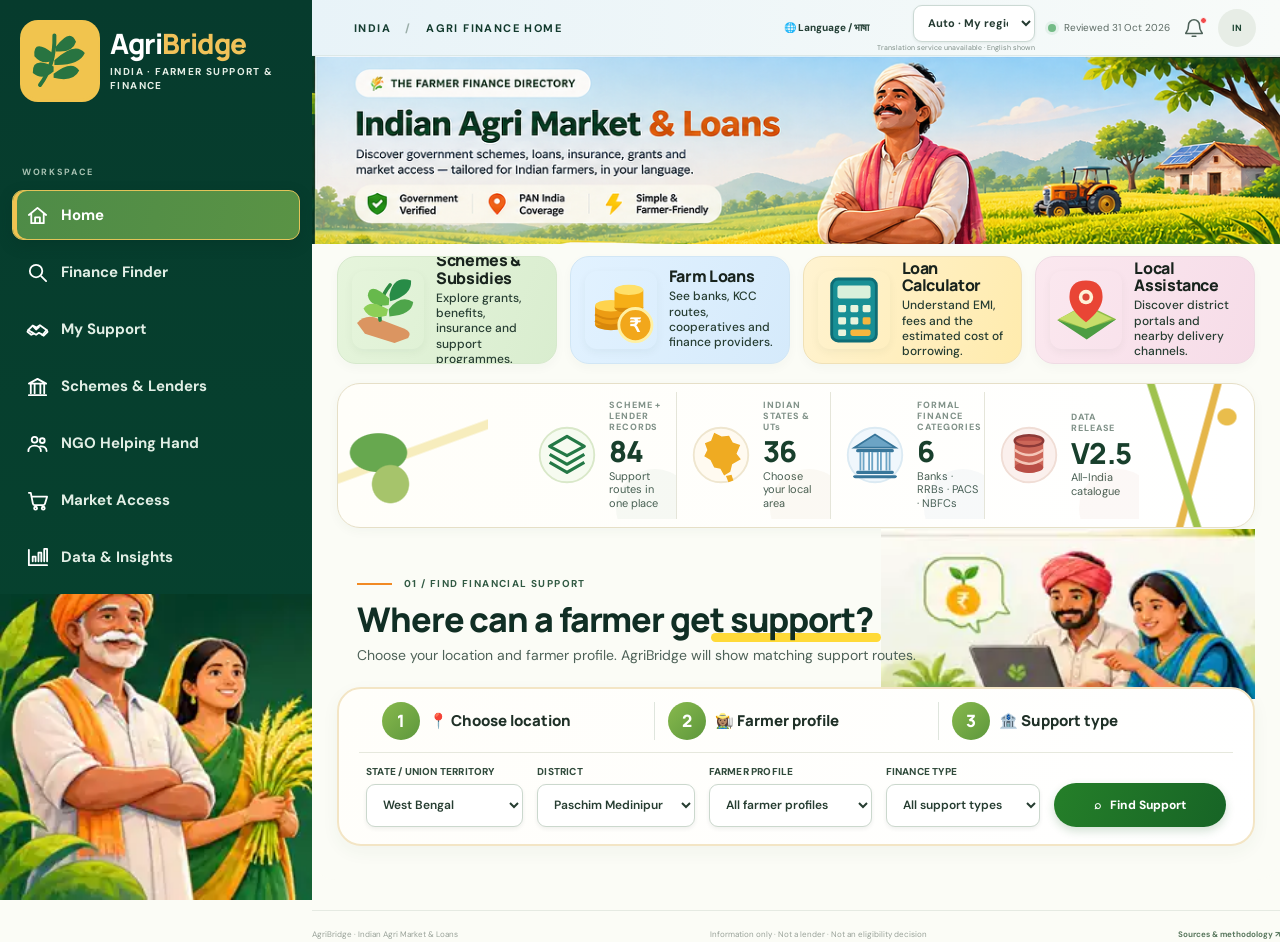
==== index.html @ 8e5b4a31 "Link NGO Helping Hand privacy notice and production setup guide" ====
<!doctype html>
<html lang="en">
<head>
  <meta charset="utf-8" />
  <meta name="viewport" content="width=device-width, initial-scale=1" />
  <meta name="theme-color" content="#102d24" />
  <meta name="description" content="AgriBridge helps Indian farmers and NGOs discover potential schemes, grants, crop insurance, KCC, cooperative credit, bank loans and local application routes by State and District." />
  <meta name="robots" content="index,follow,max-image-preview:large" />
  <link rel="canonical" href="https://indian-agri-loans.pages.dev/" />
  <meta property="og:type" content="website" />
  <meta property="og:title" content="Indian Agri Market &amp; Loans — Farmer Finance Directory" />
  <meta property="og:description" content="Find farmer schemes, grants, KCC, cooperative credit and bank/NBFC loan routes across India by State and District." />
  <meta property="og:url" content="https://indian-agri-loans.pages.dev/" />
  <meta name="twitter:card" content="summary" />
  <meta name="twitter:title" content="Indian Agri Market &amp; Loans" />
  <meta name="twitter:description" content="A source-linked public farmer finance directory for India." />
  <title>Indian Agri Market &amp; Loans</title>
  <link rel="preconnect" href="https://fonts.googleapis.com">
  <link rel="preconnect" href="https://fonts.gstatic.com" crossorigin>
  <link href="https://fonts.googleapis.com/css2?family=DM+Sans:wght@400;500;600;700&family=Manrope:wght@400;500;600;700;800&display=swap" rel="stylesheet">
  <link rel="stylesheet" href="styles.css?v=20261104-exact-user-hero" />
</head>
<body data-page="home">
  <div class="app-shell">
    <aside class="sidebar">
      <a class="brand" href="#top" aria-label="Indian Agri Market and Loans home">
        <span class="brand-mark"><svg viewBox="0 0 100 100" aria-hidden="true"><use href="assets/agribridge-art.svg#logo-mark"></use></svg></span>
        <span><strong>Agri<span>Bridge</span></strong><small>INDIA · FARMER SUPPORT & FINANCE</small></span>
      </a>
      <div class="side-label">WORKSPACE</div>
      <nav class="side-nav" aria-label="Main navigation">
        <button type="button" class="nav-item active" data-view="home"><span><svg viewBox="0 0 24 24"><path d="M3 11.5 12 4l9 7.5M5.5 10v10h13V10M9.5 20v-6h5v6"/></svg></span> Home</button>
        <button class="nav-item" data-view="finance"><span><svg viewBox="0 0 24 24"><circle cx="10.5" cy="10.5" r="6.5"/><path d="m16 16 5 5"/></svg></span> Finance Finder</button>
        <button class="nav-item" data-view="assistant"><span><svg viewBox="0 0 24 24"><path d="M2.5 12.5 7 8l4 2 3.5-2.5 7 5-4 5-4-2-3 2-5-3z"/><path d="m7 8 3.5 4 3-2.5M2.5 12.5l-1 2 4 3 2-1M21.5 12.5l1 2-4 4-2-1"/></svg></span> My Support</button>
        <button class="nav-item" data-view="directory"><span><svg viewBox="0 0 24 24"><path d="M3 9h18L12 4zM5 10v9m4-9v9m6-9v9m4-9v9M3 21h18"/></svg></span> Schemes &amp; Lenders</button>
        <button class="nav-item" data-view="ngo"><span><svg viewBox="0 0 24 24"><circle cx="9" cy="8" r="3"/><circle cx="17" cy="9" r="2.5"/><path d="M2.5 20c0-3.4 2.8-5.7 6.5-5.7s6.5 2.3 6.5 5.7M15 15c3.5-.4 6.5 1.5 6.5 4.8"/></svg></span> NGO Helping Hand</button>
        <button class="nav-item" data-view="market"><span><svg viewBox="0 0 24 24"><path d="M3 4h2l2.2 11.2a2 2 0 0 0 2 1.6h8.7a2 2 0 0 0 1.9-1.4L22 8H6"/><circle cx="10" cy="20" r="1.5"/><circle cx="18" cy="20" r="1.5"/></svg></span> Market Access</button>
        <button class="nav-item" data-view="coverage"><span><svg viewBox="0 0 24 24"><path d="M3 20V4m0 16h19M7 16v-5h3v5M13 16V7h3v9M19 16V3h3v13"/></svg></span> Data &amp; Insights</button>
      </nav>
      <div class="sidebar-farmer-art" id="sidebar-farmer-illustration" data-ready="1" aria-hidden="true"></div>
      <div class="sidebar-bottom">
        <div class="source-status"><span class="status-dot"></span><div><b>Source-linked records</b><small>Verified links · dated review</small></div></div>
        <div class="side-note">An independent information guide. Final eligibility and sanction are decided by the implementing department or lender.</div>
        <a class="side-link" href="SOURCES.md" target="_blank">Source register ↗</a>
      </div>
    </aside>

    <main class="main" id="top">
      <header class="topbar">
        <div class="breadcrumb">INDIA <span>/</span> <strong id="breadcrumb-page">AGRI FINANCE HOME</strong></div>
        <div class="top-right">
          <div class="topbar-language"><span class="topbar-language-label">🌐 Language / भाषा</span><div class="language-picker">
            <label for="language-select" class="sr-only">LANGUAGE</label>
            <select id="language-select" aria-label="Choose website language" title="Auto mode uses approximate IP-region detection, not GPS.">
              <option value="auto">Auto · My region</option><option value="en">English</option>
              <option value="hi">हिन्दी · Hindi</option><option value="bn">বাংলা · Bengali</option>
              <option value="gu">ગુજરાતી · Gujarati</option><option value="mr">मराठी · Marathi</option>
              <option value="ta">தமிழ் · Tamil</option><option value="te">తెలుగు · Telugu</option>
              <option value="kn">ಕನ್ನಡ · Kannada</option><option value="ml">മലയാളം · Malayalam</option>
              <option value="pa">ਪੰਜਾਬੀ · Punjabi</option><option value="ur">اردو · Urdu</option>
              <option value="ne">नेपाली · Nepali</option><option value="sd">سنڌي · Sindhi</option>
            </select><small id="language-status" aria-live="polite">Detecting language…</small>
          </div></div>
          <span class="review-pill"><i></i> Reviewed 31 Oct 2026</span><span class="topbar-bell" aria-hidden="true"><svg viewBox="0 0 24 24"><path d="M18 9a6 6 0 0 0-12 0c0 7-3 7-3 9h18c0-2-3-2-3-9M10 21h4"/></svg><i></i></span><span class="avatar">IN</span>
        </div>
      </header>

      <section id="view-home" class="view active home-view">
      <section class="hero hero-user-image-banner" aria-label="AgriBridge farmer finance directory">
        <img class="hero-user-banner-img" src="assets/agribridge-user-banner.png" alt="The Farmer Finance Directory — Indian Agri Market and Loans, with farmer, crop fields, tractor and village house." fetchpriority="high" decoding="async">
        <div class="hero-copy">
          <div class="eyebrow"><span class="eyebrow-line"></span> 🌾 THE FARMER FINANCE DIRECTORY</div>
          <h1>Indian Agri Market <em>&amp; Loans</em></h1>
          <p>Discover government schemes, loans, insurance, grants and market access — tailored for Indian farmers, in your language.</p>
          <div class="hero-badges" aria-label="AgriBridge service highlights">
            <span><i>🛡</i><b>Government<br>Verified</b></span>
            <span><i>📍</i><b>PAN India<br>Coverage</b></span>
            <span><i>⚡</i><b>Simple &amp;<br>Farmer-Friendly</b></span>
          </div>
        </div>
        <div class="hero-art hero-art-photo" aria-hidden="true">
          <div class="hero-stamp"><strong>01</strong><span>FARMER<br>FIRST</span></div>
        </div>
      </section>

      <section class="quick-paths" aria-label="Choose a task">
        <div class="quick-path-heading">
          <div>
            <div class="section-kicker">YOUR FARM FINANCE SHORTCUTS</div>
            <h2>What would you like to do today?</h2>
            <p>Pick a starting point. We’ll take you to the right part of AgriBridge.</p>
          </div>
          <div class="quick-path-mascot" aria-hidden="true"><span id="quick-path-farmer"></span><i>🌱</i></div>
        </div>
        <div class="quick-path-grid">
          <button type="button" class="quick-path-card quick-schemes" data-quick-action="schemes">
     <span class="quick-path-icon"><svg viewBox="0 0 100 100"><use href="assets/agribridge-art.svg#action-schemes"></use></svg></span><span class="quick-path-copy"><span class="quick-path-tag">GOVERNMENT SUPPORT</span><b>Schemes &amp; Subsidies</b><small>Explore grants, benefits, insurance and support programmes.</small><span class="quick-path-link">Explore schemes <i>↗</i></span></span>
   </button>
          <button type="button" class="quick-path-card quick-loans" data-quick-action="loans">
     <span class="quick-path-icon"><svg viewBox="0 0 100 100"><use href="assets/agribridge-art.svg#action-loans"></use></svg></span><span class="quick-path-copy"><span class="quick-path-tag">CREDIT OPTIONS</span><b>Farm Loans</b><small>See banks, KCC routes, cooperatives and finance providers.</small><span class="quick-path-link">Compare lenders <i>↗</i></span></span>
   </button>
          <button type="button" class="quick-path-card quick-calculator" data-quick-action="calculator">
     <span class="quick-path-icon"><svg viewBox="0 0 100 100"><use href="assets/agribridge-art.svg#action-calculator"></use></svg></span><span class="quick-path-copy"><span class="quick-path-tag">SMART BORROWING</span><b>Loan Calculator</b><small>Understand EMI, fees and the estimated cost of borrowing.</small><span class="quick-path-link">Open calculator <i>↗</i></span></span>
   </button>
          <button type="button" class="quick-path-card quick-local" data-quick-action="local">
     <span class="quick-path-icon"><svg viewBox="0 0 100 100"><use href="assets/agribridge-art.svg#action-local"></use></svg></span><span class="quick-path-copy"><span class="quick-path-tag">VILLAGE-LEVEL HELP</span><b>Local Assistance</b><small>Discover district portals and nearby delivery channels.</small><span class="quick-path-link">Find local routes <i>↗</i></span></span>
   </button>
        </div>
      </section>

      <section class="metrics" aria-label="Directory summary">
        <article class="metric metric-green"><span class="metric-icon green"><svg viewBox="0 0 100 100"><use href="assets/agribridge-art.svg#metric-record"></use></svg></span><div><small>SCHEME + LENDER RECORDS</small><strong id="metric-records">—</strong><span>Support routes in one place</span></div></article>
        <article class="metric metric-gold"><span class="metric-icon gold"><svg viewBox="0 0 100 100"><use href="assets/agribridge-art.svg#metric-india"></use></svg></span><div><small>INDIAN STATES &amp; UTs</small><strong>36</strong><span>Choose your local area</span></div></article>
        <article class="metric metric-blue"><span class="metric-icon blue"><svg viewBox="0 0 100 100"><use href="assets/agribridge-art.svg#metric-bank"></use></svg></span><div><small>FORMAL FINANCE CATEGORIES</small><strong>6</strong><span>Banks · RRBs · PACS · NBFCs</span></div></article>
        <article class="metric metric-coral"><span class="metric-icon clay"><svg viewBox="0 0 100 100"><use href="assets/agribridge-art.svg#metric-data"></use></svg></span><div><small>DATA RELEASE</small><strong>V2.5</strong><span>All-India catalogue</span></div></article>
      </section>

      <section class="home-finder-panel" aria-labelledby="home-finder-title">
        <div class="home-finder-heading">
          <div class="home-finder-step">1</div>
          <div><span class="section-kicker">01 / FIND FINANCIAL SUPPORT</span><h2 id="home-finder-title">Where can a farmer get support?</h2><p>Choose your location and farmer profile. AgriBridge will show matching support routes.</p></div>
          <div class="home-finder-people" id="home-finder-people" data-ready="1" aria-hidden="true"></div>
        </div>
        <form id="home-finder-form" class="home-finder-form">
          <div class="home-finder-progress"><span><b>1</b> 📍 Choose location</span><span><b>2</b> 👩🏽‍🌾 Farmer profile</span><span><b>3</b> 🏦 Support type</span></div>
          <div class="home-finder-fields">
            <label><span>STATE / UNION TERRITORY</span><select id="home-state-select" required><option value="">Loading States…</option></select></label>
            <label><span>DISTRICT</span><select id="home-district-select" required><option value="">Choose district</option></select></label>
            <label><span>FARMER PROFILE</span><select id="home-profile-select">
              <option value="all">All farmer profiles</option><option value="owner">Owner cultivator</option><option value="tenant">Tenant / sharecropper</option><option value="women_shg">Women SHG member</option><option value="mixed_shg">Male / mixed SHG</option><option value="fpo">FPO / cooperative / group</option><option value="allied">Dairy / poultry / fisheries / allied</option><option value="entrepreneur">Agri entrepreneur</option><option value="women_farmer">Women farmer</option>
            </select></label>
            <label><span>FINANCE TYPE</span><select id="home-type-select">
              <option value="all">All support types</option><option value="grant">Grant / direct benefit</option><option value="loan">Loan / credit</option><option value="subsidy">Subsidy / interest support</option><option value="insurance">Crop insurance</option><option value="pension">Farmer pension / social security</option><option value="institution">Institution / access point</option>
            </select></label>
            <button type="submit" class="home-finder-submit">⌕ <span>Find Support</span> <b>→</b></button>
          </div>
        </form>
      </section>      </section>

      <section id="view-finance" class="view">
        <div class="section-heading">
          <div><div class="section-kicker">01 / FIND FINANCIAL SUPPORT</div><h2>Where can a farmer get support?</h2><p>Select a location and farmer profile to narrow the available options.</p></div>
          <div class="scope-label"><span class="scope-dot"></span> National + local records</div>
        </div>

        <div class="finder-panel" id="finder-panel">
          <div class="finder-top"><div><span class="finder-number">01</span><div><b>Choose your location</b><small>State first, then district</small></div></div><span class="live-label"><i></i> LIVE FILTERS</span></div>
          <div class="finder-progress" aria-label="Three simple steps">
            <span><b>1</b> 📍 Pick your area</span><span><b>2</b> 👩🏽‍🌾 Choose your profile</span><span><b>3</b> 🌱 Explore matching support</span>
          </div>
          <div class="filters-grid">
            <label class="filter-field"><span>STATE / UNION TERRITORY</span><select id="state-select"><option value="West Bengal">West Bengal</option></select></label>
            <label class="filter-field"><span>DISTRICT</span><select id="district-select"><option value="Paschim Medinipur">Paschim Medinipur</option></select></label>
            <label class="filter-field"><span>FARMER PROFILE</span><select id="profile-select"><option value="all">All farmer profiles</option><option value="owner">Owner cultivator</option><option value="tenant">Tenant / sharecropper</option><option value="women_shg">Women SHG member</option><option value="mixed_shg">Male / mixed SHG</option><option value="fpo">FPO / cooperative / group</option><option value="allied">Dairy / poultry / fisheries / allied</option><option value="entrepreneur">Agri entrepreneur</option><option value="women_farmer">Women farmer</option></select></label>
            <label class="filter-field"><span>FINANCE TYPE</span><select id="type-select"><option value="all">All support types</option><option value="grant">Grant / direct benefit</option><option value="loan">Loan / credit</option><option value="subsidy">Subsidy / interest support</option><option value="insurance">Crop insurance</option><option value="pension">Farmer pension / social security</option><option value="institution">Institution / access point</option><option value="informal">Informal credit (risk note)</option></select></label>
            <label class="filter-field"><span>PROGRAMME PROVIDER / DELIVERY LEVEL</span><select id="provider-select"><option value="all">All programme providers</option><option value="central-government">Central government</option><option value="state-government">State government</option><option value="local-body">Panchayat / block / local access</option><option value="informal">Informal / unregulated (risk only)</option></select><small class="filter-note">Bank, RRB, cooperative, SFB and NBFC products are listed on the Schemes &amp; Lenders page.</small></label>
          </div>
          <div class="finder-foot"><span id="location-summary">Showing national and West Bengal entries for Paschim Medinipur.</span><button class="reset-btn" id="reset-filters">↺ Reset filters</button></div>
        </div>

        <section id="loan-comparator" class="loan-comparator" aria-labelledby="loan-comparator-title">
          <div class="loan-comparator-head"><div><div class="section-kicker">FINANCE INTELLIGENCE · LOAN COST COMPARISON</div><h3 id="loan-comparator-title">Compare the true cost of two loan offers</h3><p>Compare reducing-balance and flat-rate loans, upfront fees and estimated annualised borrowing cost before accepting a lender's offer.</p></div><span class="scope-label">Illustrative calculator</span></div>
          <div class="loan-calc-inputs">
            <label>Loan principal (₹)<input id="loan-principal" type="number" min="1000" max="100000000" step="1000" value="300000"></label>
            <label>Tenure (months)<input id="loan-tenure" type="number" min="1" max="360" step="1" value="36"></label>
            <label>Repayment method<select id="loan-method"><option value="reducing">Reducing balance</option><option value="flat">Flat rate</option></select></label>
          </div>
          <div class="loan-offers-grid">
            <div class="loan-offer">
              <div class="loan-offer-title"><b>Offer A</b><span>Loan provider A</span></div>
              <label>Nominal annual interest (%)<input id="offer-a-rate" type="number" min="0" max="60" step="0.01" value="9"></label>
              <label>Processing fee (%)<input id="offer-a-fee" type="number" min="0" max="20" step="0.01" value="0.5"></label>
              <label>Other upfront charges (₹)<input id="offer-a-other" type="number" min="0" max="1000000" step="100" value="1000"></label>
            </div>
            <div class="loan-offer">
              <div class="loan-offer-title"><b>Offer B</b><span>Loan provider B</span></div>
              <label>Nominal annual interest (%)<input id="offer-b-rate" type="number" min="0" max="60" step="0.01" value="11.5"></label>
              <label>Processing fee (%)<input id="offer-b-fee" type="number" min="0" max="20" step="0.01" value="1"></label>
              <label>Other upfront charges (₹)<input id="offer-b-other" type="number" min="0" max="1000000" step="100" value="0"></label>
            </div>
          </div>
          <div class="loan-calc-actions"><button class="primary-action" type="button" id="calculate-loans">Compare loan offers</button><span class="loan-calc-hint">Uses monthly instalments and upfront charges; excludes insurance/taxes unless entered under other charges.</span></div>
          <div id="loan-comparison-output" class="loan-comparison-output" aria-live="polite"><div class="loan-calc-placeholder">Enter the terms from two written offers and compare their estimated total cost.</div></div>
          <div class="loan-calc-disclaimer">Estimate only—not a lender quote or sanction. This simplified calculator assumes equal monthly instalments and fees deducted at disbursement. Actual KFS, repayment dates, daily rests, moratorium, insurance and statutory charges can change the effective cost. Ask the institution for its written APR and Key Facts Statement.</div>
        </section>

        <div class="results-head"><div><div class="section-kicker">02 / MATCHED PROGRAMMES & ACCESS</div><h3><span id="results-count">—</span> matched programme entries</h3></div><div class="sort-wrap"><label for="sort-select">SORT BY</label><select id="sort-select"><option value="relevance">Best match</option><option value="amount">Published amount first</option><option value="alpha">Name A–Z</option></select></div></div>
        <div id="coverage-warning" class="coverage-warning hidden"></div>
        <div id="results" class="results-grid" aria-live="polite"></div>
        <div id="empty-state" class="empty-state hidden"><div class="empty-icon">⌕</div><h3>No matching entries in this directory yet</h3><p>There may be other local schemes or bank products. Check the state agriculture department, district lead bank and Gram Panchayat/BDO office before deciding.</p><a href="https://www.myscheme.gov.in/" target="_blank" rel="noopener">Search the national myScheme directory ↗</a></div>

        <section id="route-panel" class="route-panel">
          <div><div class="section-kicker">03 / LAST-MILE ACCESS</div><h3>Where to start locally</h3><p>Many farmer benefits are routed through institutions near the village rather than a single central website.</p></div>
          <div class="route-list" id="route-list" aria-live="polite"></div>
        </section>
      </section>

      
      <section id="view-directory" class="view">
        <div class="section-heading">
          <div><div class="section-kicker">02 / COMPLETE SCHEME & LENDER DIRECTORY</div><h2>All support routes for your selected location</h2><p id="directory-location">Schemes, government portals, banks, small finance banks and regulated NBFC products.</p></div>
          <div class="scope-label"><span class="scope-dot"></span> Location-aware directory</div>
        </div>
        <div class="directory-controls">
          <label class="directory-search"><span>SEARCH THE DIRECTORY</span><input id="directory-search" type="search" placeholder="Search scheme, bank, loan, subsidy or activity..." /></label>
          <label><span>SUPPORT TYPE</span><select id="directory-type"><option value="all">All schemes and benefits</option><option value="grant">Grants / DBT</option><option value="loan">Loans / credit</option><option value="subsidy">Subsidies / interest support</option><option value="insurance">Insurance</option><option value="pension">Pension / social security</option><option value="institution">Access / institution</option></select></label>
          <label><span>LENDER CATEGORY</span><select id="directory-provider"><option value="all">All lender categories</option><option value="public-bank">Public sector bank</option><option value="private-bank">Private bank</option><option value="small-finance-bank">Small finance bank</option><option value="regulated-nbfc">Regulated NBFC</option><option value="cooperative">Cooperative / PACS</option><option value="rrb">Regional rural bank</option></select></label>
        </div>
        <div class="directory-intro">
          <div><b id="directory-scheme-count">—</b><span>scheme and benefit records matched to your State/District</span></div>
          <div><b id="directory-lender-count">—</b><span>bank and finance products in the lender catalogue</span></div>
        </div>
        <div class="directory-block">
          <div class="directory-block-head"><div><div class="section-kicker">GOVERNMENT & INSTITUTIONAL SUPPORT</div><h3>Schemes, grants, subsidies and institutional routes</h3></div><span class="directory-hint">Select “View process” for eligibility, application steps and sources.</span></div>
          <div id="directory-schemes" class="results-grid" aria-live="polite"></div>
        </div>
        <div class="directory-block">
          <div class="directory-block-head"><div><div class="section-kicker">CREDIT PROVIDERS</div><h3>Public banks, private banks, SFBs and NBFCs</h3></div><span class="directory-hint">Loan limits and rates are lender/product-specific; see each source.</span></div>
          <div id="lender-grid" class="lender-grid" aria-live="polite"></div>
        </div>
        <div class="directory-block">
          <div class="directory-block-head"><div><div class="section-kicker">STATE & DISTRICT PORTALS</div><h3>Official portals for the selected State and District</h3></div><span class="directory-hint">These links change with your location selector.</span></div>
          <div id="directory-portals" class="portal-cards" aria-live="polite"></div>
        </div>
        <div class="directory-disclaimer"><b>Important coverage rule:</b> National bank products are not proof that a branch exists in every district. District crop notifications, branch coverage, current lending policy, credit appraisal and scheme application windows control availability. We only show amounts/rates that the linked provider publishes; otherwise the amount is marked “bank assessed” or “not published”.</div>
      </section>

      <section id="view-assistant" class="view">
  <div class="section-heading">
    <div><div class="section-kicker">02 / PERSONAL SUPPORT DISCOVERY</div><h2>Find support that may fit your farm</h2><p>Answer a few questions to shortlist relevant schemes and credit routes for the selected State and District.</p></div>
    <div class="scope-label"><span class="scope-dot"></span> No personal ID required</div>
  </div>
  <div class="assistant-notice"><b>Important:</b> This tool identifies potential matches from records currently in AgriBridge. It is not an official eligibility check or approval. Final rules, local notifications, documents and sanction must be confirmed with the implementing department or lender.</div>
  <div class="assistant-layout">
    <form id="eligibility-form" class="assistant-form">
      <div class="assistant-form-head"><span class="finder-number">01</span><div><b>About the farmer or organisation</b><small>Location is taken from Finance Finder</small></div></div>
      <div class="assistant-location" id="assistant-location">West Bengal · Paschim Medinipur</div>
      <label class="assistant-field"><span>APPLICANT TYPE</span><select id="elig-profile" required>
        <option value="owner">Owner cultivator</option><option value="tenant">Tenant farmer</option><option value="women_shg">Women SHG</option><option value="mixed_shg">Male / mixed SHG</option><option value="fpo">FPO / farmer cooperative</option><option value="allied">Dairy / fisheries / poultry / allied farmer</option><option value="entrepreneur">Agri entrepreneur / micro-enterprise</option><option value="women_farmer">Woman farmer / cultivator</option>
      </select></label>
      <label class="assistant-field"><span>LAND / CULTIVATION STATUS</span><select id="elig-land" required>
        <option value="owner">Own / recorded land</option><option value="tenant">Tenant farmer with cultivation proof</option><option value="sharecropper">Sharecropper / Bargadar</option><option value="group">SHG / FPO / cooperative group</option><option value="landless">Landless but operating an allied / agri enterprise</option>
      </select></label>
      <label class="assistant-field"><span>MAIN FARM ACTIVITY</span><select id="elig-activity" required>
        <option value="crop">Crop cultivation</option><option value="dairy">Dairy / cattle</option><option value="fisheries">Fisheries</option><option value="poultry">Poultry / livestock</option><option value="horticulture">Horticulture / fruit / vegetables</option><option value="machinery">Farm machinery / mechanisation</option><option value="irrigation">Irrigation / water management</option><option value="storage">Storage / warehouse / post-harvest</option><option value="processing">Food / agricultural processing</option><option value="allied">Other allied agriculture</option><option value="agri-enterprise">Agri-enterprise / FPO business</option><option value="group-business">Group livelihood / SHG enterprise</option>
      </select></label>
      <label class="assistant-field"><span>WHAT SUPPORT IS NEEDED?</span><select id="elig-need" required>
        <option value="all">Show all potential support</option><option value="grant">Grant / direct benefit</option><option value="subsidy">Subsidy / interest support</option><option value="loan">Loan / credit</option><option value="insurance">Crop insurance</option><option value="pension">Farmer pension / social security</option><option value="institution">Local help / institution</option>
      </select></label>
      <div class="assistant-form-actions"><button class="primary-action" type="submit">Find potential matches <span>→</span></button><button class="secondary-action" id="elig-reset" type="button">Reset answers</button></div>
      <div class="assistant-privacy">Please do not enter Aadhaar, bank account numbers, OTPs, passwords, phone numbers or upload identity documents. The questions and matching run in this browser and are not sent to a server; the scheme and lender directory itself is public reference data.</div>
    </form>
    <div class="assistant-side">
      <div class="assistant-side-card"><div class="section-kicker">HOW MATCHING WORKS</div><h3>Shortlist first. Verify before applying.</h3><ol><li>Location restricts state and district-specific records.</li><li>Applicant and land status are compared with catalogue profile tags.</li><li>Activity and support need narrow the list.</li><li>Each result explains what must be checked with the official authority.</li></ol></div>
      <div class="assistant-side-card"><div class="section-kicker">WHAT YOU WILL GET</div><div class="assistant-benefit"><b>Potential schemes</b><small>Benefits, loan routes and local access points.</small></div><div class="assistant-benefit"><b>Document checklist</b><small>Common papers to prepare for each match.</small></div><div class="assistant-benefit"><b>Application process</b><small>Steps and official links from the record.</small></div></div>
    </div>
  </div>
  <div id="eligibility-output" class="eligibility-output" aria-live="polite"><div class="eligibility-empty"><b>Your potential matches will appear here.</b><span>Choose the applicant and farm details, then select Find potential matches.</span></div></div>
</section>
<section id="view-ngo" class="view">
  <div class="section-heading">
    <div><div class="section-kicker">NGO &amp; FIELD ORGANISATION NETWORK · NGO HELPING HAND</div><h2>NGO Helping Hand &amp; Farmer Scheme Assistance</h2><p>Join the field network, maintain consent-based farmer profiles, discover potential schemes and coordinate application support.</p></div>
    <div class="scope-label">Private NGO workspace · Access + D1 + R2</div>
  </div>

  <aside class="ngo-help-hero">
    <div class="ngo-help-hero-copy"><span>FIELD PARTNERS · FARMER SUPPORT · SCHEME DISCOVERY</span><h3>Connect farmers to the support they may qualify for.</h3><p>Verified field organisations can build pseudonymous farmer profiles, review potential scheme matches and organise assisted applications — with each organisation's data kept separate.</p></div>
    <div class="ngo-help-hero-art" aria-hidden="true"><span>🤝</span><span>🌾</span><span>📋</span></div>
  </aside>

  <div class="ngo-safety"><b>Privacy-first workflow:</b> create a profile only after the farmer has understood and agreed to the purpose. Use a random case code; do not enter farmer names, phone numbers, Aadhaar, PAN, bank details, OTPs or unredacted identity documents. Supporting files are optional, private and limited to 5 MB. The structured characteristics drive scheme matching; uploaded files are stored for authorised staff review and are not automatically OCR-read or verified. Read the <a href="NGO_PRIVACY_NOTICE.md" target="_blank" rel="noopener">NGO Helping Hand privacy notice</a> before applying.</div>

  <div class="ngo-public-entry">
    <div class="ngo-public-entry-head"><div><div class="section-kicker">01 / JOIN THE NETWORK</div><h3>Apply to join NGO Helping Hand</h3><p>Every organisation must submit the registration form. AgriBridge administrators manually verify applications before an organisation account is enabled.</p></div><div class="ngo-join-mark">NGO<br><b>+</b></div></div>
    <div class="ngo-join-actions"><button class="primary-action" type="button" id="ngo-open-join-form">Complete mandatory NGO registration form ↓</button><a class="secondary-action" id="ngo-access-login" href="/api/ngo/login" rel="noopener">Already approved? Sign in ↗</a><button class="secondary-action" type="button" id="ngo-admin-review-toggle">Platform administrator review</button></div>

    <form id="ngo-join-form" class="ngo-join-form" hidden>
      <div class="ngo-form-intro"><b>Organisation application</b><span>Fields marked * are mandatory. Submit once per organisation. This form is for NGO/field-organisation onboarding, not farmer scheme applications.</span></div>
      <div class="ngo-form-grid">
        <label>Organisation / NGO name *<input id="ngo-join-org-name" maxlength="160" autocomplete="organization" required></label>
        <label>Organisation type *<select id="ngo-join-org-type" required><option value="">Select type</option><option>Trust</option><option>Registered Society</option><option>Section 8 Company</option><option>FPO / Cooperative</option><option>SHG Federation</option><option>Community-based organisation</option><option>Other</option></select></label>
        <label>Registration number<input id="ngo-join-reg-number" maxlength="100" placeholder="Enter number, or write Not registered"></label>
        <label>Registration year<input id="ngo-join-reg-year" type="number" min="1900" max="2026" placeholder="YYYY"></label>
        <label>State / UT *<select id="ngo-join-state" required><option value="">Select State / UT</option></select></label>
        <label>District / main operating district *<select id="ngo-join-district" required><option value="">Select district</option></select></label>
        <label class="ngo-field-wide">Districts / blocks / villages served *<textarea id="ngo-join-districts" rows="2" maxlength="1200" placeholder="List the districts or areas where your team works" required></textarea></label>
        <label>Organisation website (optional)<input id="ngo-join-website" type="url" maxlength="240" placeholder="https://"></label>
        <label>Contact person's name *<input id="ngo-join-contact-name" maxlength="100" autocomplete="name" required></label>
        <label>Role / designation *<input id="ngo-join-contact-role" maxlength="100" required></label>
        <label>Official work email *<input id="ngo-join-email" type="email" maxlength="254" autocomplete="email" required></label>
        <label>Contact phone *<input id="ngo-join-phone" type="tel" maxlength="24" autocomplete="tel" placeholder="+91..." required></label>
        <label class="ngo-field-wide">Describe your organisation's farmer-support work *<textarea id="ngo-join-work" rows="4" maxlength="2000" minlength="40" placeholder="Describe the communities served, agriculture activities, field capacity and scheme/application support your organisation provides." required></textarea></label>
      </div>
      <label class="ngo-honeypot" aria-hidden="true">Leave this field empty<input id="ngo-join-website-field" tabindex="-1" autocomplete="off"></label>
      <div class="ngo-join-notice"><b>How approval works</b><ol><li>Submit the organisation details and privacy declaration.</li><li>AgriBridge reviews the organisation and may request additional evidence through an independently verified contact channel.</li><li>On approval, the submitted official email is provisioned as the first organisation administrator. The person signs in using the configured Cloudflare Access identity method.</li><li>Additional staff are provisioned with organisation-specific roles by the organisation administrator/platform operator.</li></ol></div>
      <label class="ngo-consent-check"><input id="ngo-join-privacy" type="checkbox" required><span>I have read the <a href="NGO_PRIVACY_NOTICE.md" target="_blank" rel="noopener">privacy notice</a> and agree that AgriBridge may use the organisation contact details in this application to review and administer this membership request. *</span></label>
      <label class="ngo-consent-check"><input id="ngo-join-accuracy" type="checkbox" required><span>I confirm that I am authorised to submit this application and that the organisation information is accurate to the best of my knowledge. *</span></label>
      <div id="ngo-join-captcha" class="ngo-turnstile" aria-label="Anti-spam verification"></div>
      <div class="ngo-actions"><button type="submit" class="primary-action" id="ngo-join-submit" disabled>Submit organisation application <span>→</span></button><span id="ngo-join-status" class="ngo-save-status" aria-live="polite">Secure application service is checking configuration…</span></div>
      <div id="ngo-join-result" class="ngo-join-result" hidden aria-live="polite"></div>
    </form>

    <div class="ngo-status-check">
      <div><b>Already applied?</b><span>Check your application using the code and private tracking token shown after submission. Keep the token confidential.</span></div>
      <form id="ngo-join-status-form"><label>Application code<input id="ngo-status-code" placeholder="AGH-YYYYMMDD-XXXXXX" required></label><label>Private tracking token<input id="ngo-status-token" type="password" autocomplete="off" required></label><button class="secondary-action" type="submit">Check status</button></form>
      <div id="ngo-join-status-result" aria-live="polite"></div>
    </div>
  </div>

  <div id="ngo-admin-panel" class="ngo-card ngo-admin-panel" hidden>
    <div class="ngo-card-head"><div><div class="section-kicker">PLATFORM CONTROL · RESTRICTED</div><h3>Review NGO membership applications</h3></div><button class="secondary-action" type="button" id="ngo-admin-refresh">Refresh queue</button></div>
    <p class="ngo-help">Only the configured AgriBridge platform administrator can access this review queue. Approving an application provisions the applicant's verified email as the organisation administrator.</p>
    <div id="ngo-admin-status" class="ngo-save-status" aria-live="polite">Not connected.</div>
    <div id="ngo-admin-applications" class="ngo-admin-applications"><div class="no-directory-results">Open the administrator review panel to load pending applications.</div></div>
  </div>

  <div id="ngo-workspace-status" class="ngo-workspace-status" aria-live="polite">
    <div class="ngo-status-icon">🔐</div><div class="ngo-status-copy"><b>Organisation sign-in</b><span>After approval, sign in using the approved official email address. Access is restricted by an organisation-specific user record and role.</span></div>
    <div class="ngo-status-actions"><a class="primary-action" id="ngo-access-login-inline" href="/api/ngo/login" rel="noopener">Sign in / activate workspace ↗</a><button class="secondary-action" id="ngo-refresh" type="button">Check again</button></div>
  </div>

  <div id="ngo-workspace-ready" hidden>
    <div class="ngo-workspace-meta"><span id="ngo-org-label">Organisation workspace</span><span id="ngo-role-label">Role</span><span id="ngo-sync-label">Synced to secure database</span></div>

    <div class="ngo-card ngo-farmer-workspace" id="ngo-farmer-workspace">
      <div class="ngo-card-head"><div><div class="section-kicker">02 / FARMER SUPPORT DESK</div><h3>Farmer profiles &amp; scheme recommendations</h3></div><span class="ngo-local-tag">Private to your organisation</span></div>
      <p class="ngo-help">Create a pseudonymous case profile after obtaining the farmer's permission. AgriBridge compares the entered characteristics with its scheme catalogue and displays potential matches, not an official eligibility decision.</p>
      <form id="ngo-farmer-form" class="ngo-farmer-form">
        <div class="ngo-farmer-grid">
          <label>Anonymous farmer / case code *<input id="ngo-farmer-ref" maxlength="40" placeholder="e.g. FARM-CASE-001" required></label>
          <label>State / UT *<select id="ngo-farmer-state" required><option value="">Select State</option></select></label>
          <label>District *<select id="ngo-farmer-district" required><option value="">Select district</option></select></label>
          <label>Farmer / applicant profile *<select id="ngo-farmer-profile" required><option value="owner">Owner cultivator</option><option value="tenant">Tenant farmer</option><option value="women_farmer">Woman farmer</option><option value="women_shg">Women SHG member</option><option value="mixed_shg">Mixed SHG member</option><option value="fpo">FPO / cooperative</option><option value="entrepreneur">Agri entrepreneur</option><option value="allied">Allied farmer</option></select></label>
          <label>Land / cultivation status *<select id="ngo-farmer-land" required><option value="owner">Own / recorded land</option><option value="tenant">Tenant farmer with proof</option><option value="sharecropper">Sharecropper</option><option value="group">SHG / FPO / group</option><option value="landless">Landless / allied enterprise</option></select></label>
          <label>Main farm activity *<select id="ngo-farmer-activity" required><option value="crop">Crop cultivation</option><option value="dairy">Dairy / cattle</option><option value="fisheries">Fisheries</option><option value="poultry">Poultry / livestock</option><option value="horticulture">Horticulture</option><option value="machinery">Farm machinery</option><option value="irrigation">Irrigation / water</option><option value="storage">Storage / post-harvest</option><option value="processing">Food processing</option><option value="allied">Other allied agriculture</option><option value="agri-enterprise">Agri enterprise / FPO business</option><option value="group-business">Group livelihood / SHG enterprise</option></select></label>
          <label>Support needed *<select id="ngo-farmer-need" required><option value="all">All potential support</option><option value="grant">Grant / direct benefit</option><option value="subsidy">Subsidy / interest support</option><option value="loan">Loan / credit</option><option value="insurance">Crop insurance</option><option value="institution">Local help / institution</option></select></label>
          <label>Main crop / commodity<input id="ngo-farmer-crop" maxlength="80" placeholder="e.g. paddy, wheat, cotton"></label>
          <label>Cultivated area<input id="ngo-farmer-area" type="number" min="0.01" max="10000" step="0.01" placeholder="Optional"></label>
          <label>Area unit<select id="ngo-farmer-area-unit"><option value="acre">Acres</option><option value="hectare">Hectares</option></select></label>
          <label>Season<select id="ngo-farmer-season"><option value="unknown">Not specified</option><option value="kharif">Kharif</option><option value="rabi">Rabi</option><option value="zaid">Zaid</option><option value="perennial">Perennial / year-round</option></select></label>
          <label>Irrigation status<select id="ngo-farmer-irrigation"><option value="unknown">Not specified</option><option value="irrigated">Irrigated</option><option value="rainfed">Rainfed</option><option value="mixed">Mixed</option></select></label>
        </div>
        <label class="ngo-consent-check"><input type="checkbox" id="ngo-farmer-consent" required><span>I confirm that the farmer has been informed in a language they understand about this profile, scheme matching and optional document storage, and has freely agreed. I have not entered direct identifiers. *</span></label>
        <div class="ngo-actions"><button type="submit" class="primary-action" id="ngo-farmer-submit">Save farmer profile &amp; find schemes →</button><span id="ngo-farmer-status" class="ngo-save-status" aria-live="polite">No farmer profile submitted.</span></div>
      </form>
      <div class="ngo-farmer-list-head"><b>Saved farmer cases</b><span id="ngo-farmer-count">0 profiles</span></div>
      <div id="ngo-farmer-list" class="ngo-farmer-list"><div class="no-directory-results">No farmer profiles have been created.</div></div>
      <div id="ngo-farmer-recommendations" class="ngo-farmer-recommendations"></div>
      <div id="ngo-doc-upload-panel" class="ngo-doc-upload-panel" hidden>
        <div class="ngo-card-head"><div><div class="section-kicker">PRIVATE SUPPORTING FILES</div><h3>Upload a redacted supporting document</h3></div><button type="button" class="secondary-action" id="ngo-doc-close">Close</button></div>
        <p class="ngo-help">PDF, PNG or JPEG only; maximum 5 MB each. Do not upload Aadhaar, PAN, bank passbooks, phone screenshots, OTPs, unredacted names or personal identifiers. Files are private to your organisation, served as downloads and marked pending review. No OCR or automatic document verification is performed.</p>
        <form id="ngo-doc-form" class="ngo-doc-form"><input id="ngo-doc-farmer-id" type="hidden"><label>Document category<select id="ngo-doc-type" required><option value="redacted_land_record">Redacted land record</option><option value="cultivation_proof">Redacted cultivation / tenancy proof</option><option value="crop_or_activity_photo">Crop / activity photo</option><option value="group_registration">Group / FPO registration evidence</option><option value="other_redacted_support">Other redacted supporting evidence</option></select></label><label>Select file<input id="ngo-doc-file" type="file" accept=".pdf,.png,.jpg,.jpeg,application/pdf,image/png,image/jpeg" required></label><button class="primary-action" type="submit" id="ngo-doc-submit">Upload privately</button><span id="ngo-doc-status" class="ngo-save-status" aria-live="polite"></span></form>
        <div id="ngo-doc-list" class="ngo-doc-list"></div>
      </div>
    </div>

    <div class="ngo-card ngo-scheme-applications" id="ngo-scheme-applications">
      <div class="ngo-card-head"><div><div class="section-kicker">03 / MANUAL APPLICATION SUPPORT</div><h3>Scheme application tracker</h3></div><button type="button" class="secondary-action" id="ngo-applications-refresh">Refresh tracker</button></div>
      <p class="ngo-help">When a farmer needs a scheme, add it to the organisation's tracker and use the linked official portal or department office to submit it manually. AgriBridge does not submit or approve government applications on the farmer's behalf.</p>
      <div id="ngo-scheme-application-list" class="ngo-scheme-application-list"><div class="no-directory-results">No scheme applications are being tracked yet.</div></div>
    </div>

    <div class="ngo-layout ngo-metrics-layout" id="ngo-metrics">
      <div class="ngo-card">
        <div class="ngo-card-head"><div><div class="section-kicker">04 / PROJECT PERFORMANCE</div><h3>Update aggregate programme metrics</h3></div><span class="ngo-local-tag">Secure organisation database</span></div>
        <p class="ngo-help">Only whole-number aggregate metrics are accepted. Approval count cannot exceed submitted applications.</p>
        <div class="ngo-metric-grid">
          <label>Farmers reached<input data-ngo-metric="farmersReached" type="number" min="0" max="10000000" step="1" value="0"></label>
          <label>Counselling sessions<input data-ngo-metric="counsellingSessions" type="number" min="0" max="10000000" step="1" value="0"></label>
          <label>Applications submitted<input data-ngo-metric="applicationsSubmitted" type="number" min="0" max="10000000" step="1" value="0"></label>
          <label>Applications approved<input data-ngo-metric="applicationsApproved" type="number" min="0" max="10000000" step="1" value="0"></label>
          <label>Benefits received<input data-ngo-metric="benefitsReceived" type="number" min="0" max="10000000" step="1" value="0"></label>
          <label>Awareness camps<input data-ngo-metric="campsHeld" type="number" min="0" max="10000000" step="1" value="0"></label>
          <label>Villages / hamlets<input data-ngo-metric="villagesReached" type="number" min="0" max="10000000" step="1" value="0"></label>
        </div>
        <div class="ngo-actions"><button id="ngo-save-metrics" class="primary-action" type="button">Save secure totals</button><span id="ngo-save-status" class="ngo-save-status" aria-live="polite">Ready when connected.</span></div>
      </div>
      <div class="ngo-card">
        <div class="ngo-card-head"><div><div class="section-kicker">05 / ORGANISATION FOLLOW-UP</div><h3>Track an internal activity reference</h3></div></div>
        <p class="ngo-help">Use a random internal code. Do not enter a farmer's name, phone, Aadhaar or bank information.</p>
        <form id="ngo-followup-form" class="ngo-followup-form">
          <label>Internal reference<input id="ngo-ref" maxlength="40" placeholder="e.g. CAMP-2026-001" required></label>
          <div class="ngo-two-fields"><label>State / UT<select id="ngo-state"><option>West Bengal</option></select></label><label>District<select id="ngo-district"><option>Paschim Medinipur</option></select></label></div>
          <label>Support route<select id="ngo-support"><option>PM-KISAN</option><option>KCC / crop credit</option><option>PMFBY / crop insurance</option><option>State subsidy / grant</option><option>SHG / FPO finance</option><option>Machinery / irrigation</option><option>Other local support</option></select></label>
          <label>Follow-up status<select id="ngo-case-status"><option>Identified</option><option>Documents pending</option><option>Ready to apply</option><option>Submitted</option><option>Approved</option><option>Rejected / closed</option><option>Benefit received</option></select></label>
          <button type="submit" class="primary-action">Add secure reference <span>＋</span></button>
        </form>
      </div>
    </div>
    <div class="ngo-card ngo-followups" id="ngo-outcomes">
      <div class="ngo-card-head"><div><div class="section-kicker">06 / OUTCOME REGISTER</div><h3>Organisation follow-ups &amp; outcomes</h3></div><div class="ngo-actions"><button type="button" id="ngo-export" class="secondary-action">Export CSV</button></div></div>
      <div id="ngo-followup-list" class="ngo-followup-list"><div class="no-directory-results">No references added yet.</div></div>
    </div>
  </div>

  <div class="ngo-next-phase">
    <b>Administrator deployment:</b> configure Cloudflare Access, the <code>NGO_DB</code> D1 binding, private <code>NGO_DOCS</code> R2 bucket, Turnstile site/secret keys, <code>NGO_JOIN_RATE_LIMIT_SALT</code> and <code>NGO_PLATFORM_ADMIN_EMAILS</code>. Apply <code>migrations/0002_ngo_helping_hand.sql</code> after migration 0001. See <a href="NGO_HELPING_HAND_SETUP.md" target="_blank">Cloudflare NGO Helping Hand setup guide ↗</a>.
  </div>
</section>
<section id="view-market" class="view">
  <div class="section-heading"><div><div class="section-kicker">MARKET INTELLIGENCE · V3</div><h2>Compare mandi prices before you sell</h2><p>Retrieve published daily wholesale prices by State, District and commodity from the Government of India's OGD / AGMARKNET dataset.</p></div><div class="scope-label">Daily official data · not a live quote</div></div>
  <div class="market-query-panel">
    <div class="market-query-head"><div><div class="section-kicker">01 / DAILY MANDI PRICE SEARCH</div><h3>Find recent arrivals and prices</h3><p>The default State and District follow your Finance Finder selection.</p></div></div>
    <form id="market-price-form" class="market-query-controls">
      <label>STATE / UT<select id="market-state"><option>West Bengal</option></select></label>
      <label>DISTRICT<select id="market-district"><option>Paschim Medinipur</option></select></label>
      <label>COMMODITY<input id="market-commodity" type="search" maxlength="80" placeholder="e.g. onion, paddy, tomato"></label>
      <label>MAX RECORDS<select id="market-limit"><option value="20">20 records</option><option value="40" selected>40 records</option><option value="80">80 records</option><option value="100">100 records</option></select></label>
      <button class="primary-action" type="submit" id="market-search-button">Load mandi prices <span>→</span></button>
    </form>
    <div id="market-price-status" class="market-price-status" aria-live="polite">Choose a commodity or search the selected district. Prices are reported for specific markets and arrival dates.</div>
    <div id="market-price-results" class="market-price-results" aria-live="polite"><div class="market-price-placeholder">Your mandi price records will appear here.</div></div>
    <div class="market-feed-note"><b>How to read these prices:</b> min / modal / max are published wholesale market prices, typically ₹ per quintal. The modal price is not a guaranteed farm-gate offer. Check variety, grade, arrival date, transport, commission and actual procurement terms before deciding.</div>
    <div class="market-source-line">Source: <a href="https://data.gov.in/resource/current-daily-price-various-commodities-various-markets-mandi" target="_blank" rel="noopener">Open Government Data — Current Daily Mandi Prices ↗</a> · <a href="https://agmarknet.gov.in/" target="_blank" rel="noopener">AGMARKNET ↗</a></div>
  </div>
  <div class="section-heading market-links-heading"><div><div class="section-kicker">02 / SELLING & MARKET ACCESS</div><h2>Trading, procurement and collective marketing</h2><p>Use the official provider route to confirm registration, notified procurement, mandi participation and market fees.</p></div></div>
  <div class="market-grid">
    <article class="market-card market-enam"><div class="market-icon">🛒</div><span class="tag">E-TRADING</span><h3>e-NAM</h3><p>National Agriculture Market connects participating mandis and supports online trade and price discovery.</p><a href="https://enam.gov.in/" target="_blank" rel="noopener">Open e-NAM ↗</a></article>
    <article class="market-card market-msp"><div class="market-icon">🌾</div><span class="tag">PROCUREMENT</span><h3>MSP / procurement</h3><p>Check the current crop-wise MSP announcement and the State procurement agency's open registration window.</p><a href="https://desagri.gov.in/" target="_blank" rel="noopener">Agricultural statistics &amp; MSP ↗</a></article>
    <article class="market-card market-fpo"><div class="market-icon">🤝</div><span class="tag">COLLECTIVE SELLING</span><h3>FPO / SFAC</h3><p>Explore Farmer Producer Organisation support, aggregation, business planning and market-linkage resources.</p><a href="https://sfacindia.com/" target="_blank" rel="noopener">Open SFAC ↗</a></article>
    <article class="market-card market-board"><div class="market-icon">🏬</div><span class="tag">STATE MARKETING</span><h3>State marketing board</h3><p>Find State mandi regulations, market yards, fees, licences and commodity-specific trading arrangements.</p><a href="https://www.msamb.com/" target="_blank" rel="noopener">Maharashtra State Agricultural Marketing Board ↗</a></article>
  </div>
</section>

      <section id="view-coverage" class="view">
  <div class="section-heading">
    <div><div class="section-kicker">DATA COVERAGE &amp; GOVERNANCE · V3</div><h2>See what is researched — and what remains open</h2><p>National catalogue, State/UT portals, district website mapping and verified programme coverage are tracked separately.</p></div>
    <div class="scope-label"><span class="scope-dot"></span> All-India parallel build</div>
  </div>
  <div id="coverage-methodology-alert" class="coverage-methodology-alert"><b>Geography quality note:</b> district names in this release come from a bundled community-maintained snapshot. They are not yet reconciled to current official LGD codes. Block and Gram Panchayat identifiers are not loaded.</div>
  <div class="coverage-v25-stats" id="coverage-v25-stats" aria-live="polite">
    <article><small>STATES &amp; UNION TERRITORIES</small><strong>36</strong><span>State/UT portal register</span></article>
    <article><small>DISTRICT SNAPSHOT ENTRIES</small><strong>779</strong><span>Community snapshot · LGD refresh pending</span></article>
    <article><small>SCHEME / BENEFIT RECORDS</small><strong>37</strong><span>Central + seven State/UT inventories begun</span></article>
    <article><small>LENDER / FINANCE ENTRIES</small><strong>46</strong><span>Product catalogue · branch checks pending</span></article>
  </div>
  <div class="coverage-v25-grid">
    <article class="coverage-v25-card"><div class="coverage-v25-kicker">SCHEME &amp; BENEFIT WORKSTREAM</div><h3>Government and institutional support</h3><p>Grants, direct benefits, crop insurance, subsidies, pensions, MSP procurement, infrastructure support and scheme-linked credit.</p><b id="coverage-scheme-count">—</b><small>scheme / benefit / public-service records</small></article>
    <article class="coverage-v25-card"><div class="coverage-v25-kicker">FINANCE WORKSTREAM</div><h3>Formal credit and lending</h3><p>Public/private banks, RRBs, cooperative/PACS routes, Small Finance Banks and regulated NBFC products.</p><b id="coverage-lender-count">—</b><small>lender/product entries, not branch confirmations</small></article>
    <article class="coverage-v25-card"><div class="coverage-v25-kicker">STATE / DISTRICT RESEARCH</div><h3>Local inventory completeness</h3><p>State portal mapped is not the same as every State scheme researched. Local PACS, branches, blocks and Panchayats still need field-level verification.</p><b id="coverage-state-record-count">—</b><small>States/UTs with at least one State-specific record</small></article>
  </div>
  <div class="coverage-table-wrap">
    <div class="table-title"><div><div class="section-kicker">36 STATE / UT REGISTER</div><h3>Portal links and independent research status</h3></div><span id="state-count">36 States &amp; UTs</span></div>
    <div class="coverage-searchbar"><label><span>FIND A STATE / UNION TERRITORY</span><input id="coverage-search" type="search" placeholder="Search State or UT..." /></label><span class="coverage-search-note">Select a row to inspect its district snapshot and local research gaps.</span></div>
    <div id="state-coverage-list" class="state-coverage-list" aria-live="polite"></div>
  </div>
  <div class="coverage-table-wrap coverage-district-wrap">
    <div class="table-title"><div><div class="section-kicker">STATE PROGRAMME RESEARCH · NINE WORKSTREAMS</div><h3 id="state-workstream-title">State/UT scheme research queue</h3></div><span id="state-workstream-count">—</span></div>
    <div id="state-workstream-register" class="state-workstream-register" aria-live="polite"><p>State programme research status will appear when the register loads.</p></div>
  </div>
  <div class="coverage-table-wrap coverage-district-wrap">
    <div class="table-title"><div><div class="section-kicker">SELECTED STATE / UT</div><h3 id="coverage-selected-state">Select a State/UT above</h3></div><span id="coverage-district-count">—</span></div>
    <div id="coverage-selected-detail" class="coverage-selected-detail" aria-live="polite"><p>Choose a State/UT from the register above to inspect portal mapping, scheme records, RRB directory and district-level research status.</p></div>
    <div id="coverage-district-list" class="coverage-district-list" aria-live="polite"></div>
  </div>
  <div class="data-principles">
    <h3>V3 verification and coverage rules</h3>
    <ul>
      <li><b>Independent workstreams:</b> government grants/subsidies/insurance/benefits and financial products are tracked separately. Neither workstream is considered complete because a portal link exists.</li>
      <li><b>Amount discipline:</b> published assistance is shown with its beneficiary/component conditions. Project-assessed or unpublished amounts are not guessed. A programme allocation is never presented as an individual farmer entitlement.</li>
      <li><b>Application status:</b> seasonal and State-specific windows must be checked. Extension-unconfirmed legacy schemes are visible for context but excluded from eligibility matching.</li>
      <li><b>Finance discipline:</b> lender product pages and RRB registers do not prove a branch is present in the selected district or that a farmer will qualify for a sanction.</li>
      <li><b>Administrative geography:</b> official LGD identifiers are the target source for district, sub-district, village and local-body coverage. The present 779-entry snapshot is explicitly provisional.</li>
      <li><b>Last-mile gaps:</b> district crop notifications, local PACS, DCCB, bank branches, BDO, Gram Panchayat and village-level beneficiary targets are not yet comprehensively inventoried.</li>
    </ul>
    <div class="coverage-source-links"><a href="https://lgdirectory.gov.in/" target="_blank" rel="noopener">Official LGD ↗</a><a href="https://data.gov.in/catalog/local-government-directory-lgd" target="_blank" rel="noopener">LGD Open Government Data ↗</a><a href="COVERAGE_REPORT_V25.md" target="_blank">V3 coverage report ↗</a><a href="DATA_DICTIONARY.md" target="_blank">Data dictionary ↗</a></div>
  </div>
</section>

      <footer class="footer"><span>AgriBridge · Indian Agri Market &amp; Loans</span><span>Information only · Not a lender · Not an eligibility decision</span><a href="SOURCES.md" target="_blank">Sources &amp; methodology ↗</a></footer>
    </main>
  </div>

  <dialog id="detail-dialog" class="detail-dialog"><div class="dialog-head"><div><span class="section-kicker" id="dialog-kicker">SCHEME DETAILS</span><h2 id="dialog-title">Details</h2></div><button id="dialog-close" class="dialog-close" aria-label="Close">×</button></div><div id="dialog-body"></div></dialog>
  <div id="gtranslate_engine" class="gtranslate_wrapper translate-engine" aria-hidden="true"></div>
  <script src="language.js?v=20261102-language-panel"></script>
  <script src="app.js?v=20261104-navigation-image-alignment"></script>
</body>
</html>
---- styles.css ----
:root{--ink:#172c24;--muted:#748078;--line:#e6eae4;--paper:#f7f8f4;--white:#fff;--forest:#173d30;--forest2:#234f3d;--leaf:#dfeadf;--gold:#d7ad59;--gold-light:#f6edda;--red:#a4543f;--blue:#54758a;--shadow:0 16px 45px rgba(22,52,38,.07)}
*{box-sizing:border-box}html{scroll-behavior:smooth}body{margin:0;background:var(--paper);color:var(--ink);font-family:'DM Sans',sans-serif;font-size:14px}.app-shell{min-height:100vh;display:grid;grid-template-columns:248px minmax(0,1fr)}.sidebar{background:#102d24;color:#eaf2eb;padding:28px 20px 24px;display:flex;flex-direction:column;min-height:100vh;position:sticky;top:0;height:100vh}.brand{display:flex;align-items:center;gap:11px;text-decoration:none;color:#fff;margin:2px 0 54px}.brand-mark{width:42px;height:42px;border-radius:13px;background:#d9b86e;color:#18372b;display:grid;place-items:center;font-size:22px}.brand strong{font-family:Manrope,sans-serif;font-size:17px;letter-spacing:-.6px;display:block}.brand strong span{color:#d9b86e}.brand small{font-size:8px;letter-spacing:1.6px;color:#9fb6a8;font-weight:700}.side-label,.section-kicker{font-size:9px;letter-spacing:1.6px;font-weight:700;color:#8b9a90}.side-label{margin:0 0 13px 10px;color:#779285}.side-nav{display:grid;gap:7px}.nav-item{display:flex;align-items:center;gap:12px;border:0;background:transparent;color:#a9bcb0;text-align:left;padding:13px 12px;border-radius:9px;font:600 12px 'DM Sans',sans-serif;cursor:pointer}.nav-item span{font-size:17px;width:18px;text-align:center}.nav-item:hover,.nav-item.active{background:#214637;color:#fff}.nav-item.active{box-shadow:inset 3px 0 #d8b664}.sidebar-bottom{margin-top:auto}.source-status{display:flex;gap:10px;align-items:center;border-top:1px solid #29483b;border-bottom:1px solid #29483b;padding:16px 2px}.status-dot,.scope-dot,.live-label i,.review-pill i{width:7px;height:7px;border-radius:50%;background:#75b58a;display:inline-block;box-shadow:0 0 0 3px rgba(117,181,138,.13)}.source-status b{display:block;font-size:11px;color:#e8f0e9}.source-status small{display:block;font-size:9px;color:#8fa99a;margin-top:3px}.side-note{color:#819b8d;font-size:10px;line-height:1.6;margin:16px 2px}.side-link{color:#e4c981;font-size:10px;text-decoration:none;margin:0 2px}.main{min-width:0;padding:0 42px 28px;max-width:1600px;width:100%;margin:0 auto}.topbar{height:62px;display:flex;justify-content:space-between;align-items:center;border-bottom:1px solid var(--line)}.breadcrumb{font-size:9px;letter-spacing:1.2px;color:#7a867f;font-weight:700}.breadcrumb span{color:#c4ccc3;padding:0 9px}.top-right{display:flex;align-items:center;gap:16px}.review-pill{font-size:9px;color:#69776e;display:flex;gap:8px;align-items:center}.review-pill i{width:6px;height:6px}.avatar{width:28px;height:28px;display:grid;place-items:center;background:#e7ede3;border-radius:50%;font-size:9px;font-weight:700;color:#31533f}.hero{margin:28px 0 22px;min-height:208px;background:#173d30;border-radius:17px;display:grid;grid-template-columns:1.2fr .8fr;overflow:hidden;position:relative;color:#fff}.hero-copy{padding:29px 36px;position:relative;z-index:2}.eyebrow{display:flex;align-items:center;gap:9px;color:#c7d7ca;letter-spacing:1.5px;font-size:8px;font-weight:700}.eyebrow-line{width:19px;height:1px;background:#d8b664}.hero h1{font:800 clamp(28px,3.1vw,42px)/1.08 Manrope,sans-serif;letter-spacing:-1.8px;margin:15px 0 9px}.hero h1 em{font-style:normal;color:#dcbf7e}.hero p{font-size:11px;color:#c4d2c7;max-width:540px;line-height:1.65;margin:0}.hero-meta{display:flex;gap:9px;align-items:center;color:#9fb9a7;font-size:9px;margin-top:19px}.hero-meta b{color:#d3b46a}.hero-art{position:relative;overflow:hidden;min-height:208px;background:linear-gradient(120deg,#173d30,#275841)}.sun{position:absolute;right:22%;top:19px;width:76px;height:76px;background:#d8b66e;border-radius:50%;opacity:.95}.hero-field{position:absolute;left:-6%;width:120%;height:140px;border-radius:50% 50% 0 0/35% 35% 0 0;transform:rotate(-9deg)}.hero-field-one{background:#527b4e;bottom:-94px}.hero-field-two{background:#73915a;bottom:-120px;left:-12%;transform:rotate(7deg)}.hero-field-three{background:#a0ac65;bottom:-145px;left:-4%;transform:rotate(-3deg)}.plant{position:absolute;bottom:19px;width:3px;height:80px;background:#d9bf7b;transform:rotate(10deg);z-index:2}.plant:before,.plant:after{content:'';position:absolute;width:26px;height:10px;border-radius:100% 0 100% 0;background:#a6b878}.plant:before{left:-21px;top:16px;transform:rotate(18deg)}.plant:after{left:0;top:35px;transform:rotate(180deg)}.plant i{position:absolute;width:18px;height:8px;border-radius:100% 0 100% 0;background:#c1c987;top:5px;left:-6px}.plant-one{left:28%;height:90px}.plant-two{left:65%;height:69px;transform:rotate(-12deg)}.hero-stamp{position:absolute;right:20px;top:20px;border:1px solid rgba(255,255,255,.35);border-radius:50%;width:65px;height:65px;display:flex;align-items:center;justify-content:center;gap:4px;color:#ecddb7}.hero-stamp strong{font:800 21px Manrope}.hero-stamp span{font-size:6px;line-height:1.25;letter-spacing:.8px}.metrics{display:grid;grid-template-columns:repeat(4,minmax(0,1fr));gap:12px;margin:0 0 29px}.metric{background:#fff;border:1px solid var(--line);border-radius:11px;padding:14px 15px;display:flex;align-items:center;gap:11px;min-width:0}.metric-icon{width:34px;height:34px;flex:0 0 34px;border-radius:10px;display:grid;place-items:center;font-size:16px}.metric-icon.green{background:#e5f0e5;color:#3d7650}.metric-icon.gold{background:#f7f0df;color:#9a7432}.metric-icon.blue{background:#e7eef1;color:#54758a}.metric-icon.clay{background:#f4e8e1;color:#a35e49}.metric small{display:block;color:#89948d;font-size:8px;letter-spacing:.8px;font-weight:700;white-space:nowrap}.metric strong{display:block;font:800 20px Manrope;color:#203a2d;margin:2px 0 0;letter-spacing:-.8px}.metric div>span{display:block;color:#8b958f;font-size:9px;margin-top:1px}.view{display:none}.view.active{display:block}.section-heading{display:flex;align-items:flex-end;justify-content:space-between;gap:20px;margin:0 0 17px}.section-heading h2{font:800 23px Manrope;letter-spacing:-.8px;margin:7px 0 4px}.section-heading p{color:#7b8780;font-size:11px;margin:0}.scope-label{display:flex;align-items:center;gap:8px;font-size:9px;color:#78857c;background:#eef3ea;padding:8px 11px;border-radius:20px;white-space:nowrap}.scope-dot{width:6px;height:6px}.finder-panel{background:#fff;border:1px solid var(--line);border-radius:14px;padding:19px 20px 13px;box-shadow:0 8px 25px rgba(20,55,39,.025)}.finder-top{display:flex;justify-content:space-between;align-items:center;padding-bottom:16px;border-bottom:1px solid #edf0eb}.finder-top>div{display:flex;align-items:center;gap:11px}.finder-number{width:29px;height:29px;display:grid;place-items:center;border-radius:8px;background:#e6efe5;color:#326247;font:800 11px Manrope}.finder-top b{display:block;font-size:12px}.finder-top small{display:block;color:#8a948d;font-size:9px;margin-top:3px}.live-label{font-size:8px;letter-spacing:1px;font-weight:700;color:#6a8876;display:flex;align-items:center;gap:7px}.live-label i{width:6px;height:6px}.filters-grid{display:grid;grid-template-columns:repeat(5,minmax(0,1fr));gap:13px;padding:18px 0 14px}.filter-field{display:grid;gap:7px;min-width:0}.filter-field>span,.sort-wrap label{font-size:8px;letter-spacing:.9px;color:#89948c;font-weight:700}.filter-field select,.sort-wrap select{width:100%;height:39px;border:1px solid #e3e9e1;background:#fbfcfa;border-radius:7px;padding:0 11px;color:#30483a;font:600 10px 'DM Sans',sans-serif;outline:none}.filter-field select:focus,.sort-wrap select:focus{border-color:#7a9b7e;box-shadow:0 0 0 3px #e7f0e6}.finder-foot{display:flex;align-items:center;justify-content:space-between;border-top:1px solid #edf0eb;padding-top:11px;color:#8b958e;font-size:9px}.reset-btn{background:none;border:0;color:#52745f;font:700 9px 'DM Sans',sans-serif;cursor:pointer}.results-head{display:flex;justify-content:space-between;align-items:flex-end;margin:26px 0 13px}.results-head h3,.route-panel h3,.table-title h3{font:800 18px Manrope;margin:5px 0 0;letter-spacing:-.6px}.sort-wrap{display:flex;align-items:center;gap:8px}.sort-wrap select{height:31px;width:155px;font-size:9px}.results-grid{display:grid;grid-template-columns:repeat(2,minmax(0,1fr));gap:13px}.scheme-card{background:#fff;border:1px solid var(--line);border-radius:12px;padding:16px 17px;min-width:0;transition:transform .16s,box-shadow .16s,border-color .16s;display:flex;flex-direction:column}.scheme-card:hover{transform:translateY(-2px);box-shadow:var(--shadow);border-color:#cfdacf}.card-top{display:flex;justify-content:space-between;gap:12px;align-items:flex-start}.card-category{display:flex;gap:6px;flex-wrap:wrap}.pill{font-size:8px;font-weight:700;letter-spacing:.3px;padding:5px 7px;border-radius:5px;background:#e8f0e7;color:#477052}.pill.loan{background:#e8eef3;color:#47677e}.pill.grant{background:#f7f0df;color:#8a6c31}.pill.insurance{background:#f5e9e4;color:#975b48}.pill.informal{background:#f6e5e2;color:#994d40}.pill.institution{background:#ececf5;color:#5f6285}.scope-mini{font-size:8px;color:#8a948d;white-space:nowrap}.scheme-card h4{font:800 15px Manrope;letter-spacing:-.35px;margin:12px 0 5px}.scheme-summary{font-size:10px;color:#77847b;line-height:1.55;margin:0 0 13px}.amount-row{background:#f7f9f5;border:1px solid #edf0e9;border-radius:8px;padding:10px 11px;margin-bottom:11px}.amount-row small{display:block;font-size:7px;letter-spacing:1px;font-weight:700;color:#879289}.amount-row strong{display:block;font:800 17px Manrope;color:#214632;margin:3px 0 1px;letter-spacing:-.4px}.amount-row em{font-style:normal;font-size:8px;color:#8b958d}.card-meta{display:grid;grid-template-columns:1fr 1fr;gap:10px;margin-bottom:13px}.meta-cell small{display:block;color:#98a098;font-size:7px;letter-spacing:.8px;font-weight:700;margin-bottom:4px}.meta-cell span{font-size:9px;color:#526157;line-height:1.4;display:block}.card-actions{display:flex;align-items:center;justify-content:space-between;gap:8px;margin-top:auto;border-top:1px solid #edf0eb;padding-top:11px}.details-btn,.apply-btn{border:0;border-radius:6px;padding:8px 10px;font:700 9px 'DM Sans',sans-serif;cursor:pointer}.details-btn{background:#eff3ed;color:#42614d}.apply-btn{background:#1e4936;color:#fff;text-decoration:none;display:inline-flex;align-items:center;gap:6px}.apply-btn:hover{background:#2c6549}.details-btn:hover{background:#e2ebe0}.evidence{display:flex;align-items:center;gap:5px;font-size:8px;color:#89948b}.evidence:before{content:'';height:6px;width:6px;border-radius:50%;background:#7eac83}.coverage-warning{background:#fff7e8;border:1px solid #f0dfb9;border-radius:8px;padding:11px 13px;font-size:10px;line-height:1.5;color:#7b6332;margin:12px 0}.hidden{display:none!important}.empty-state{text-align:center;background:#fff;border:1px dashed #d8e0d5;border-radius:12px;padding:35px 20px}.empty-icon{font-size:30px;color:#91a596}.empty-state h3{font:800 17px Manrope;margin:8px 0}.empty-state p{max-width:500px;margin:0 auto 12px;color:#7d8980;font-size:10px;line-height:1.6}.empty-state a{color:#3d6a4c;font-size:10px;font-weight:700}.route-panel{margin-top:30px;border:1px solid var(--line);border-radius:13px;padding:20px;background:#fff;display:grid;grid-template-columns:.8fr 1.2fr;gap:28px}.route-panel>div:first-child p{color:#849087;font-size:10px;line-height:1.65;max-width:235px}.route-list{display:grid;gap:0}.route-step{display:grid;grid-template-columns:24px 1fr auto;align-items:center;gap:10px;border-bottom:1px solid #edf0eb;padding:9px 0}.route-step:last-child{border:0}.route-step>span{font:800 10px Manrope;color:#b28c4b}.route-step b{font-size:10px;display:block}.route-step small{display:block;color:#849087;font-size:8px;margin-top:3px;line-height:1.4}.route-step a{font-size:8px;font-weight:700;color:#50765b;text-decoration:none;white-space:nowrap}.market-grid{display:grid;grid-template-columns:repeat(4,1fr);gap:13px}.market-card{background:#fff;border:1px solid var(--line);border-radius:12px;padding:19px;min-height:210px}.market-icon{width:38px;height:38px;border-radius:10px;background:#e8f0e7;color:#345b42;display:grid;place-items:center;font:800 19px Manrope;margin-bottom:15px}.tag{color:#9a875a;font-size:7px;font-weight:700;letter-spacing:1px}.market-card h3{font:800 16px Manrope;margin:7px 0}.market-card p{font-size:10px;color:#7d8980;line-height:1.6;min-height:66px}.market-card a{font-size:9px;font-weight:700;color:#456d52;text-decoration:none}.market-note{background:#f5efe0;border:1px solid #ebdec2;color:#77623c;border-radius:8px;padding:12px 14px;font-size:10px;margin-top:17px;line-height:1.5}.coverage-grid{display:grid;grid-template-columns:repeat(2,1fr);gap:12px}.coverage-card{background:#fff;border:1px solid var(--line);border-radius:11px;padding:17px;min-height:160px;position:relative}.coverage-mark{width:25px;height:25px;border-radius:50%;display:grid;place-items:center;font-weight:800;font-size:11px}.coverage-mark.good{background:#e6f0e5;color:#3a6c48}.coverage-mark.warn{background:#f8efd9;color:#9a7735}.coverage-card h3{font:800 14px Manrope;margin:11px 0 5px}.coverage-card p{color:#7c8980;font-size:10px;line-height:1.6;margin:0 0 12px;max-width:560px}.coverage-state{font-size:7px;letter-spacing:1px;font-weight:700;color:#55805e}.coverage-state.pending{color:#a27d3e}.coverage-table-wrap{background:#fff;border:1px solid var(--line);border-radius:12px;margin-top:16px;padding:17px}.table-title{display:flex;justify-content:space-between;align-items:center;padding-bottom:13px;border-bottom:1px solid #edf0eb}.table-title>span{font-size:9px;color:#829087}.state-coverage-list{display:grid;grid-template-columns:repeat(3,1fr);gap:0 20px}.state-row{display:flex;justify-content:space-between;align-items:center;border-bottom:1px solid #f0f2ed;padding:9px 1px;gap:8px}.state-row span{font-size:9px;color:#5e6d62}.state-row b{font-size:7px;letter-spacing:.5px;color:#9b8556}.state-row b.wb{color:#4b8058}.data-principles{background:#173d30;color:#e4eee5;border-radius:12px;margin-top:16px;padding:19px 21px}.data-principles h3{font:800 15px Manrope;margin:0 0 11px}.data-principles ul{margin:0;padding-left:16px;display:grid;gap:7px;color:#b9cbbd;font-size:9px;line-height:1.5}.data-principles b{color:#f0d79a}.footer{border-top:1px solid var(--line);margin-top:30px;padding:16px 0 0;display:flex;justify-content:space-between;gap:15px;color:#98a198;font-size:8px}.footer a{color:#59785e;text-decoration:none;font-weight:700}.detail-dialog{width:min(680px,calc(100vw - 28px));max-height:88vh;overflow:auto;border:0;border-radius:15px;padding:22px;box-shadow:0 20px 80px rgba(0,0,0,.25);color:var(--ink)}.detail-dialog::backdrop{background:rgba(12,35,25,.55);backdrop-filter:blur(3px)}.dialog-head{display:flex;justify-content:space-between;gap:15px;border-bottom:1px solid var(--line);padding-bottom:13px;margin-bottom:14px}.dialog-head h2{font:800 21px Manrope;margin:5px 0 0}.dialog-close{border:0;background:#eef2eb;border-radius:50%;width:30px;height:30px;font-size:20px;cursor:pointer;color:#42614d}.detail-section{margin:14px 0}.detail-section h4{font:800 11px Manrope;margin:0 0 6px;color:#3d5b46}.detail-section p,.detail-section li{font-size:10px;color:#647267;line-height:1.65}.detail-section ol,.detail-section ul{padding-left:18px;margin:5px 0}.detail-caution{background:#fff7e8;border:1px solid #f0dfb9;color:#7e6537;border-radius:7px;padding:10px;font-size:9px;line-height:1.5;margin-top:12px}.dialog-links{display:flex;gap:8px;flex-wrap:wrap;margin-top:15px}.dialog-links a{background:#1e4936;border-radius:6px;color:#fff;text-decoration:none;padding:9px 11px;font-size:9px;font-weight:700}
@media(max-width:1100px){.filters-grid{grid-template-columns:repeat(3,minmax(0,1fr))}.main{padding:0 24px 25px}.app-shell{grid-template-columns:218px minmax(0,1fr)}.hero{grid-template-columns:1.15fr .85fr}.market-grid{grid-template-columns:repeat(2,1fr)}}
@media(max-width:820px){.filters-grid{grid-template-columns:repeat(2,minmax(0,1fr))}.app-shell{grid-template-columns:1fr}.sidebar{position:relative;top:auto;height:auto;min-height:0;padding:14px 18px;display:flex;flex-direction:row;align-items:center;gap:20px}.brand{margin:0}.brand-mark{width:36px;height:36px}.brand strong{font-size:14px}.brand small{font-size:7px}.side-label,.sidebar-bottom{display:none}.side-nav{display:flex;gap:4px;margin-left:auto}.nav-item{padding:9px 10px;font-size:10px}.nav-item span{display:none}.main{padding:0 20px 24px}.topbar{height:48px}.hero{margin-top:17px}.metrics{grid-template-columns:repeat(2,1fr)}}
@media(max-width:620px){.sidebar{align-items:flex-start;flex-direction:column;gap:10px}.side-nav{margin:0;width:100%;overflow-x:auto}.nav-item{white-space:nowrap}.nav-item span{display:inline-block}.main{padding:0 14px 20px}.hero{grid-template-columns:1fr;min-height:0}.hero-copy{padding:25px 23px 23px}.hero-art{min-height:110px}.sun{width:51px;height:51px;top:10px}.hero-stamp{width:49px;height:49px;right:13px;top:10px}.hero-stamp strong{font-size:17px}.plant-one{left:28%;bottom:0;height:48px}.plant-two{left:64%;bottom:0;height:42px}.hero-field-one{bottom:-114px}.hero-field-two{bottom:-133px}.hero-field-three{bottom:-150px}.hero-meta{font-size:8px;flex-wrap:wrap}.metrics{gap:8px;margin-bottom:23px}.metric{padding:10px;gap:8px}.metric-icon{width:29px;height:29px;flex-basis:29px}.metric small{font-size:7px}.metric strong{font-size:17px}.metric div>span{font-size:8px}.section-heading{align-items:flex-start;flex-direction:column}.section-heading h2{font-size:20px}.scope-label{align-self:flex-start}.filters-grid{grid-template-columns:repeat(2,1fr);gap:11px}.finder-panel{padding:14px}.finder-foot{gap:10px;align-items:flex-start}.finder-foot span{line-height:1.5}.results-grid{grid-template-columns:1fr}.results-head{align-items:flex-start;flex-direction:column;gap:10px}.route-panel{grid-template-columns:1fr;gap:9px;padding:15px}.route-panel>div:first-child p{max-width:none}.route-step{grid-template-columns:21px 1fr;gap:8px}.route-step a{grid-column:2}.market-grid{grid-template-columns:1fr}.market-card{min-height:0}.market-card p{min-height:0}.coverage-grid{grid-template-columns:1fr}.state-coverage-list{grid-template-columns:1fr 1fr;column-gap:13px}.footer{flex-wrap:wrap}.footer span:nth-child(2){order:3;width:100%}.review-pill{font-size:8px}.breadcrumb{font-size:8px}.card-meta{gap:8px}}

/* Location-aware second-page directory */
.directory-controls{display:grid;grid-template-columns:minmax(240px,1.7fr) minmax(160px,1fr) minmax(170px,1fr);gap:12px;background:#fff;border:1px solid var(--line);border-radius:13px;padding:15px;margin:0 0 15px}
.directory-controls label{display:grid;gap:7px;min-width:0}
.directory-controls label>span{font-size:8px;letter-spacing:.9px;color:#89948c;font-weight:700}
.directory-controls input,.directory-controls select{width:100%;height:39px;border:1px solid #e3e9e1;background:#fbfcfa;border-radius:7px;padding:0 11px;color:#30483a;font:600 10px 'DM Sans',sans-serif;outline:none}
.directory-controls input:focus,.directory-controls select:focus{border-color:#7a9b7e;box-shadow:0 0 0 3px #e7f0e6}
.directory-intro{display:grid;grid-template-columns:repeat(2,minmax(0,1fr));gap:12px;margin:0 0 23px}
.directory-intro>div{background:#edf3eb;border:1px solid #e0e9de;border-radius:10px;padding:12px 15px;display:flex;align-items:baseline;gap:10px}
.directory-intro b{font:800 21px Manrope;color:#214632}
.directory-intro span{font-size:9px;color:#68786c}
.directory-block{margin-top:24px}
.directory-block-head{display:flex;justify-content:space-between;align-items:flex-end;gap:12px;margin:0 0 12px}
.directory-block-head h3{font:800 18px Manrope;letter-spacing:-.6px;margin:5px 0 0}
.directory-hint{font-size:9px;color:#839087;max-width:330px;text-align:right}
.lender-grid{display:grid;grid-template-columns:repeat(2,minmax(0,1fr));gap:13px}
.lender-card{background:#fff;border:1px solid var(--line);border-radius:12px;padding:16px 17px;min-width:0;display:flex;flex-direction:column}
.lender-card h4{font:800 15px Manrope;letter-spacing:-.3px;margin:11px 0 4px}
.lender-product{color:#4b6e55;font-size:10px;font-weight:700}
.lender-card p{font-size:10px;line-height:1.55;color:#77847b;margin:9px 0 12px}
.lender-facts{display:grid;grid-template-columns:repeat(2,minmax(0,1fr));gap:9px;margin:0 0 12px}
.lender-fact{background:#f7f9f5;border:1px solid #edf0e9;border-radius:7px;padding:9px}
.lender-fact small{display:block;font-size:7px;letter-spacing:.7px;font-weight:700;color:#879289;margin-bottom:4px}
.lender-fact b{display:block;font:700 10px 'DM Sans',sans-serif;color:#344b3a;line-height:1.4}
.lender-footer{display:flex;align-items:center;justify-content:space-between;gap:8px;border-top:1px solid #edf0eb;padding-top:11px;margin-top:auto}
.lender-footer small{font-size:8px;color:#89948b;line-height:1.4}
.lender-buttons{display:flex;gap:7px;flex-wrap:wrap;justify-content:flex-end}
.portal-cards{display:grid;grid-template-columns:repeat(3,minmax(0,1fr));gap:11px}
.portal-card{background:#fff;border:1px solid var(--line);border-radius:10px;padding:14px;min-width:0}
.portal-card .portal-type{font-size:7px;letter-spacing:.9px;color:#9a875a;font-weight:700}
.portal-card h4{font:800 12px Manrope;margin:6px 0}
.portal-card p{font-size:9px;line-height:1.5;color:#7b887f;margin:0 0 10px}
.portal-card a{font-size:9px;color:#477451;font-weight:700;text-decoration:none;overflow-wrap:anywhere}
.directory-disclaimer{margin-top:18px;background:#f6f0e2;border:1px solid #eadfc4;border-radius:9px;padding:13px 15px;color:#7a6541;font-size:9px;line-height:1.6}
.no-directory-results{grid-column:1/-1;background:#fff;border:1px dashed #d8e0d5;border-radius:11px;text-align:center;padding:22px;color:#7b887f;font-size:10px}
.route-step a{max-width:185px;text-align:right;overflow-wrap:anywhere}
@media(max-width:1100px){.portal-cards{grid-template-columns:repeat(2,minmax(0,1fr))}}
@media(max-width:820px){.directory-controls{grid-template-columns:1fr 1fr}.directory-controls .directory-search{grid-column:1/-1}.lender-grid{grid-template-columns:1fr}.portal-cards{grid-template-columns:1fr 1fr}}
@media(max-width:620px){.directory-controls{grid-template-columns:1fr}.directory-controls .directory-search{grid-column:auto}.directory-intro{grid-template-columns:1fr}.directory-block-head{align-items:flex-start;flex-direction:column}.directory-hint{text-align:left}.portal-cards{grid-template-columns:1fr}.lender-facts{grid-template-columns:1fr 1fr}}

.filter-note{font-size:8px;line-height:1.35;color:#8a948d}

.lender-sponsor{font-size:8px;color:#869187;margin-top:5px}

/* AgriBridge V2: guided farmer assistance and NGO pilot workspace */
.assistant-notice,.ngo-safety{background:#f6f0e2;border:1px solid #eadfc4;color:#725e3e;border-radius:10px;padding:13px 15px;font-size:10px;line-height:1.6;margin:0 0 15px}
.assistant-layout{display:grid;grid-template-columns:minmax(0,1.45fr) minmax(260px,.8fr);gap:14px;align-items:start}
.assistant-form,.assistant-side-card,.ngo-card{background:#fff;border:1px solid var(--line);border-radius:13px;padding:19px}
.assistant-form-head{display:flex;align-items:center;gap:11px;border-bottom:1px solid #edf0eb;padding-bottom:14px;margin-bottom:14px}
.assistant-form-head b{display:block;font-size:12px}
.assistant-form-head small{display:block;font-size:9px;color:#8a948d;margin-top:3px}
.assistant-location{background:#edf3eb;color:#446b50;border-radius:7px;padding:10px 12px;font-size:10px;font-weight:700;margin-bottom:14px}
.assistant-field{display:grid;gap:7px;margin:0 0 13px}
.assistant-field span,.ngo-metric-grid label,.ngo-followup-form label{font-size:8px;letter-spacing:.7px;color:#839087;font-weight:700}
.assistant-field select,.ngo-followup-form input,.ngo-followup-form select,.ngo-metric-grid input{width:100%;height:39px;border:1px solid #e3e9e1;background:#fbfcfa;border-radius:7px;padding:0 10px;color:#30483a;font:600 10px 'DM Sans',sans-serif;outline:none;margin-top:6px}
.assistant-form-actions,.ngo-actions{display:flex;align-items:center;gap:9px;flex-wrap:wrap;margin-top:15px}
.primary-action,.secondary-action{border:0;border-radius:7px;padding:10px 13px;font:700 10px 'DM Sans',sans-serif;cursor:pointer}
.primary-action{background:#214d39;color:#fff}
.primary-action:hover{background:#173d30}
.secondary-action{background:#eef3eb;color:#49694f;border:1px solid #e0e8dd}
.assistant-privacy,.ngo-help{font-size:9px;line-height:1.55;color:#839087;margin:13px 0 0}
.assistant-side{display:grid;gap:12px}
.assistant-side-card h3{font:800 15px Manrope;margin:6px 0 9px}
.assistant-side-card ol{padding-left:17px;color:#718076;font-size:10px;line-height:1.65;margin:0}
.assistant-benefit{border-top:1px solid #edf0eb;padding:10px 0}
.assistant-benefit b{font-size:10px;display:block}
.assistant-benefit small{font-size:9px;color:#859188}
.eligibility-output{margin-top:20px}
.eligibility-empty{background:#fff;border:1px dashed #d6e0d5;border-radius:12px;padding:24px;text-align:center;display:grid;gap:6px;color:#718076;font-size:10px}
.eligibility-empty b{color:#30493a;font-size:12px}
.eligibility-results-head{display:flex;align-items:flex-end;justify-content:space-between;gap:12px;margin-bottom:12px}
.eligibility-results-head h3{font:800 18px Manrope;margin:4px 0}
.eligibility-results-head p{font-size:10px;color:#7e8b82;margin:0}
.eligibility-results-grid{display:grid;grid-template-columns:repeat(2,minmax(0,1fr));gap:12px}
.eligibility-card{background:#fff;border:1px solid var(--line);border-radius:12px;padding:15px;min-width:0}
.eligibility-card-top{display:flex;justify-content:space-between;gap:8px;align-items:center;flex-wrap:wrap}
.match-status{font-size:8px;color:#507658;background:#edf4ed;border-radius:20px;padding:5px 7px;font-weight:700}
.eligibility-card h3{font:800 15px Manrope;margin:11px 0 5px}
.eligibility-card>p{font-size:10px;color:#78857c;line-height:1.55;margin:0 0 11px}
.eligibility-amount{background:#f7f9f5;border:1px solid #edf0e9;border-radius:8px;padding:10px;display:grid;gap:4px;margin-bottom:11px}
.eligibility-amount small{font-size:7px;letter-spacing:.8px;color:#879289;font-weight:700}
.eligibility-amount b{font:800 14px Manrope;color:#274d37}
.eligibility-amount span{font-size:9px;line-height:1.45;color:#77857b}
.eligibility-two-col{display:grid;grid-template-columns:1fr 1fr;gap:10px}
.eligibility-two-col>div{min-width:0}
.eligibility-two-col h4,.checklist-details summary{font:700 9px 'DM Sans',sans-serif;color:#385541;margin:0 0 5px}
.eligibility-two-col p,.eligibility-two-col ul,.checklist-details ul{font-size:9px;line-height:1.5;color:#77857c;margin:0;padding-left:15px}
.checklist-details{border-top:1px solid #edf0eb;margin-top:11px;padding-top:10px}
.checklist-details summary{cursor:pointer;list-style:none}
.checklist-details summary:after{content:' +';color:#66836c}
.checklist-details[open] summary:after{content:' −'}
.checklist-details ul{margin-top:8px}
.eligibility-card-foot{display:flex;align-items:center;justify-content:space-between;gap:9px;border-top:1px solid #edf0eb;padding-top:11px;margin-top:12px}
.eligibility-card-foot small{font-size:8px;color:#8b958d}
.eligibility-card-foot>div{display:flex;gap:7px;align-items:center;flex-wrap:wrap}
.eligibility-card-foot .apply-btn{font-size:8px}
.ngo-overview{display:grid;grid-template-columns:repeat(4,minmax(0,1fr));gap:11px;margin:0 0 14px}
.ngo-overview article{background:#fff;border:1px solid var(--line);border-radius:10px;padding:14px}
.ngo-overview small{display:block;font-size:7px;letter-spacing:.8px;color:#89948d;font-weight:700}
.ngo-overview strong{display:block;font:800 22px Manrope;color:#214632;margin:5px 0 2px}
.ngo-overview span{font-size:8px;color:#839087}
.ngo-layout{display:grid;grid-template-columns:1.1fr .9fr;gap:13px;align-items:start}
.ngo-card-head{display:flex;justify-content:space-between;align-items:flex-start;gap:10px;margin-bottom:8px}
.ngo-card-head h3,.ngo-next-phase h3{font:800 16px Manrope;margin:5px 0}
.ngo-local-tag{font-size:8px;border-radius:20px;padding:6px 8px;background:#edf3eb;color:#52745b;white-space:nowrap}
.ngo-metric-grid{display:grid;grid-template-columns:1fr 1fr;gap:11px;margin-top:14px}
.ngo-metric-grid label{display:block}
.ngo-metric-grid input{display:block}
.ngo-save-status{font-size:9px;color:#819086}
.ngo-followup-form{display:grid;gap:10px;margin-top:13px}
.ngo-followup-form label{display:block}
.ngo-followup-form input,.ngo-followup-form select{display:block}
.ngo-two-fields{display:grid;grid-template-columns:1fr 1fr;gap:9px}
.ngo-followups{margin-top:14px}
.ngo-followup-list{overflow:auto}
.ngo-table-wrap{overflow:auto}
.ngo-table{width:100%;border-collapse:collapse;min-width:650px}
.ngo-table th{font-size:8px;letter-spacing:.7px;text-align:left;color:#839087;padding:10px;border-bottom:1px solid #e7ede6}
.ngo-table td{font-size:9px;color:#596a5e;padding:10px;border-bottom:1px solid #eef1ec}
.ngo-stage{display:inline-block;border-radius:20px;background:#edf3eb;padding:5px 7px;color:#526f57;font-size:8px}
.ngo-remove{border:0;background:#f7eae5;color:#a35e49;border-radius:6px;width:25px;height:25px;cursor:pointer}
.ngo-architecture{display:flex;flex-wrap:wrap;align-items:center;gap:8px;margin:14px 0}
.ngo-architecture span{background:#f1f5ef;border:1px solid #e5ece2;border-radius:7px;padding:9px;font-size:9px;color:#4f6955}
.ngo-architecture b{color:#b08e4c}
.ngo-next-phase{margin-top:14px}
@media(max-width:1000px){.assistant-layout,.ngo-layout{grid-template-columns:1fr}.eligibility-results-grid{grid-template-columns:1fr}.ngo-overview{grid-template-columns:repeat(2,minmax(0,1fr))}}
@media(max-width:620px){.assistant-form,.assistant-side-card,.ngo-card{padding:14px}.eligibility-results-head{align-items:flex-start;flex-direction:column}.eligibility-two-col{grid-template-columns:1fr}.eligibility-card-foot{align-items:flex-start;flex-direction:column}.ngo-overview{grid-template-columns:1fr 1fr}.ngo-metric-grid{grid-template-columns:1fr}.ngo-two-fields{grid-template-columns:1fr}}

.eligibility-subhead{margin:24px 0 11px}.eligibility-subhead p{font-size:9px;color:#7c897f;margin:5px 0 0}.lender-match-note{background:#f7f9f5;border-left:2px solid #d7ad59;color:#6e7e72;font-size:8px;line-height:1.45;padding:7px 9px;margin:0 0 10px}

/* AgriBridge V2.5 — transparent nationwide coverage and programme status */
.programme-status{display:inline-flex;align-items:center;margin:5px 0 2px;padding:5px 8px;border-radius:16px;background:#f6f1e4;border:1px solid #ece2c9;color:#816b3e;font-size:7px;font-weight:700;letter-spacing:.25px}
.programme-status.extension_not_verified{background:#fbefed;color:#985a4e;border-color:#f1ddd8}
.programme-status.active_component_based,.programme-status.online_project_application{background:#edf4ed;color:#4d7655;border-color:#dce9dc}
.pension{background:#e9eef8;color:#566d91}
.coverage-methodology-alert{background:#f7f0e2;border:1px solid #eadfc5;border-radius:10px;padding:13px 15px;color:#786343;font-size:9px;line-height:1.6;margin-bottom:14px}
.coverage-v25-stats{display:grid;grid-template-columns:repeat(4,minmax(0,1fr));gap:10px;margin-bottom:13px}
.coverage-v25-stats article{background:#fff;border:1px solid var(--line);border-radius:10px;padding:13px}
.coverage-v25-stats small{font-size:7px;letter-spacing:.75px;color:#849087;font-weight:700;display:block}
.coverage-v25-stats strong{font:800 22px Manrope;color:#234a35;display:block;margin:5px 0 2px}
.coverage-v25-stats span{font-size:8px;color:#839087}
.coverage-v25-grid{display:grid;grid-template-columns:repeat(3,minmax(0,1fr));gap:10px;margin-bottom:15px}
.coverage-v25-card{background:#fff;border:1px solid var(--line);border-radius:11px;padding:15px}
.coverage-v25-kicker{font-size:7px;letter-spacing:.8px;color:#9a875a;font-weight:700}
.coverage-v25-card h3{font:800 14px Manrope;margin:7px 0}
.coverage-v25-card p{font-size:9px;color:#7d887e;line-height:1.5;min-height:50px}
.coverage-v25-card b{display:block;font:800 22px Manrope;color:#254d38}
.coverage-v25-card>small{font-size:8px;color:#87938a}
.coverage-searchbar{padding:12px 14px;border-bottom:1px solid #eef1ec;display:flex;align-items:flex-end;justify-content:space-between;gap:12px}
.coverage-searchbar label{display:grid;gap:6px;max-width:340px;flex:1}
.coverage-searchbar label span{font-size:7px;letter-spacing:.8px;color:#879289;font-weight:700}
.coverage-searchbar input{height:36px;border:1px solid #e3e9e1;background:#fbfcfa;border-radius:7px;padding:0 10px;color:#30483a;font:600 10px 'DM Sans',sans-serif}
.coverage-search-note{font-size:8px;color:#869188}
.state-row-v25{display:grid;grid-template-columns:minmax(150px,1.35fr) minmax(160px,1fr) minmax(180px,1fr) auto;gap:12px;align-items:center;padding:11px 14px;border-bottom:1px solid #eef1ec}
.state-row-v25>div{min-width:0}
.state-row-v25 b{display:block;font-size:10px;color:#344d3a}
.state-row-v25 small{display:block;font-size:8px;color:#89948b;margin-top:3px}
.state-coverage-status{font-size:7px;font-weight:700;letter-spacing:.3px}
.state-coverage-status.wb{color:#4e7957}
.state-coverage-status.pending{color:#9b7d45}
.state-rrb{font-size:8px;color:#7c897f}
.coverage-selected-grid{display:grid;grid-template-columns:repeat(3,minmax(0,1fr));gap:9px}
.coverage-selected-grid>div{padding:10px;background:#f7f9f5;border:1px solid #edf0e9;border-radius:8px;min-width:0}
.coverage-selected-grid small{display:block;font-size:7px;color:#879289;letter-spacing:.7px;font-weight:700;margin-bottom:5px}
.coverage-selected-grid b{font-size:9px;color:#3c5943;line-height:1.4;display:block;overflow-wrap:anywhere}
.coverage-selected-grid a{color:#477451}
.coverage-detail-note{font-size:8px;line-height:1.5;color:#839087;margin:12px 0}
.coverage-district-row{display:grid;grid-template-columns:minmax(180px,1.2fr) minmax(135px,.8fr) auto auto;align-items:center;gap:10px;padding:9px 12px;border-top:1px solid #eef1ec}
.coverage-district-row>div{min-width:0}
.coverage-district-row b{display:block;font-size:9px;color:#3e5544}
.coverage-district-row small{display:block;font-size:7px;color:#89948b;margin-top:3px;overflow-wrap:anywhere}
.coverage-district-row a{font-size:8px;color:#4c7554;text-decoration:none}
.coverage-district-status{font-size:7px;font-weight:700}
.coverage-district-status.pending{color:#997b45}
.coverage-district-status.mapped{color:#4c7754}
.coverage-inspect-district{border:1px solid #e2e9df;background:#f8faf7;border-radius:6px;padding:6px 8px;color:#4e6d55;font-size:8px;cursor:pointer}
.coverage-source-links{display:flex;gap:13px;flex-wrap:wrap;margin-top:13px}
.coverage-source-links a{font-size:8px;font-weight:700;color:#4b7353;text-decoration:none}
.coverage-district-wrap{margin-top:14px}
@media(max-width:1000px){.coverage-v25-stats{grid-template-columns:repeat(2,minmax(0,1fr))}.coverage-v25-grid{grid-template-columns:1fr}.coverage-selected-grid{grid-template-columns:repeat(2,minmax(0,1fr))}}
@media(max-width:760px){.state-row-v25{grid-template-columns:1fr 1fr;gap:8px}.coverage-searchbar{align-items:flex-start;flex-direction:column}.coverage-district-row{grid-template-columns:1fr 1fr;gap:7px}}
@media(max-width:520px){.coverage-v25-stats{grid-template-columns:1fr 1fr}.coverage-selected-grid{grid-template-columns:1fr}.state-row-v25{grid-template-columns:1fr}.coverage-district-row{grid-template-columns:1fr 1fr}}

.lender-verification-note{background:#f7f9f5;border-left:2px solid #95ad93;color:#6f7e72;font-size:8px;line-height:1.45;padding:8px 9px;margin:0 0 10px;border-radius:0 6px 6px 0}

/* AgriBridge V3 — loan-cost comparison, daily market intelligence, programme research and secure NGO workspace */
.loan-comparator,.market-query-panel{background:#fff;border:1px solid var(--line);border-radius:13px;padding:18px;margin:18px 0 22px;box-shadow:0 6px 24px rgba(24,52,37,.035)}
.loan-comparator-head,.market-query-head{display:flex;justify-content:space-between;align-items:flex-start;gap:18px;margin-bottom:14px}
.loan-comparator-head h3,.market-query-head h3{font:800 17px Manrope;color:#234633;margin:5px 0}
.loan-comparator-head p,.market-query-head p{font-size:9px;color:#849087;line-height:1.5;margin:0;max-width:700px}
.loan-calc-inputs{display:grid;grid-template-columns:repeat(3,minmax(0,1fr));gap:10px;margin-bottom:12px}
.loan-calc-inputs label,.loan-offer label{display:grid;gap:6px;font-size:8px;color:#78857a;font-weight:700}
.loan-calc-inputs input,.loan-calc-inputs select,.loan-offer input{width:100%;height:37px;border:1px solid #e1e8de;background:#fbfcfa;border-radius:7px;padding:0 10px;color:#2e4938;font:600 10px 'DM Sans',sans-serif}
.loan-offers-grid{display:grid;grid-template-columns:repeat(2,minmax(0,1fr));gap:12px}
.loan-offer{border:1px solid #e8ede6;border-radius:9px;padding:13px;display:grid;grid-template-columns:repeat(2,minmax(0,1fr));gap:10px}
.loan-offer-title{grid-column:1/-1;display:flex;align-items:center;justify-content:space-between;border-bottom:1px solid #edf1eb;padding-bottom:8px}
.loan-offer-title b{font:800 13px Manrope;color:#294c37}
.loan-offer-title span{font-size:8px;color:#8a958d}
.loan-calc-actions{display:flex;align-items:center;gap:12px;margin-top:13px;flex-wrap:wrap}
.loan-calc-hint{font-size:8px;color:#8b968d;line-height:1.4}
.loan-comparison-output{margin-top:14px}
.loan-calc-placeholder{background:#f7f9f5;border:1px dashed #dce5da;border-radius:8px;padding:14px;font-size:9px;color:#7c8b7e}
.loan-calc-placeholder.error{color:#96564b;border-color:#e8c9c0;background:#fbf2ef}
.loan-results-summary{background:#edf5ed;border:1px solid #dce9dc;border-radius:8px;padding:11px 13px;color:#476a4d;font-size:9px;margin-bottom:12px;line-height:1.5}
.loan-result-grid{display:grid;grid-template-columns:repeat(2,minmax(0,1fr));gap:11px}
.loan-result-card{border:1px solid #e6ece4;border-radius:9px;padding:13px}
.loan-result-head{display:flex;align-items:center;justify-content:space-between;margin-bottom:10px}
.loan-result-head b{font:800 12px Manrope;color:#294e38}
.loan-result-head span{font-size:8px;color:#89938b}
.loan-result-emi{border-radius:8px;background:#f6f8f4;padding:10px;margin-bottom:8px}
.loan-result-emi small{display:block;font-size:7px;color:#829084;letter-spacing:.7px;font-weight:700}
.loan-result-emi strong{font:800 20px Manrope;color:#214c34;display:block;margin-top:3px}
.loan-result-lines>div{display:flex;justify-content:space-between;gap:10px;padding:6px 0;border-bottom:1px solid #f0f2ed;font-size:8px}
.loan-result-lines>div span{color:#7f8b81}
.loan-result-lines>div b{color:#354e3c;text-align:right}
.loan-result-lines>div.apr-line{border-top:1px solid #dfe7dd;border-bottom:0;padding-top:9px;font-weight:700}
.loan-calc-disclaimer{font-size:8px;color:#929b93;line-height:1.55;margin-top:12px}
.market-query-panel{margin-top:6px}
.market-query-controls{display:grid;grid-template-columns:1fr 1fr 1.3fr .7fr auto;gap:9px;align-items:end}
.market-query-controls label{display:grid;gap:6px;font-size:7px;font-weight:700;letter-spacing:.55px;color:#819086}
.market-query-controls input,.market-query-controls select{height:37px;border:1px solid #e2e8df;border-radius:7px;background:#fbfcfa;padding:0 9px;color:#2e4938;font:600 9px 'DM Sans',sans-serif;min-width:0}
.market-query-controls button{white-space:nowrap}
.market-price-status{margin:12px 0 9px;background:#f7f9f5;border-radius:7px;padding:10px 12px;font-size:8px;line-height:1.5;color:#718174}
.market-price-placeholder{padding:14px;border:1px dashed #dce5da;background:#f9fbf8;border-radius:8px;color:#7e8d81;font-size:9px;line-height:1.5}
.market-results-top{display:flex;justify-content:space-between;gap:10px;align-items:center;margin-bottom:7px;font-size:9px;color:#456247}
.market-results-top span{font-size:8px;color:#8a958d}
.market-price-table-wrap{overflow:auto;border:1px solid #e9eee7;border-radius:8px}
.market-price-table{border-collapse:collapse;width:100%;min-width:720px;font-size:8px}
.market-price-table th{background:#f5f8f3;text-align:left;color:#7c8a80;padding:9px;font-size:7px;letter-spacing:.5px}
.market-price-table td{padding:9px;border-top:1px solid #eef2ec;color:#425848}
.market-price-table td small{display:block;color:#8a958d;font-size:7px;margin-top:3px}
.market-price-table td b{color:#285238}
.market-feed-note{background:#fbf7eb;border-left:3px solid #d8bc79;padding:10px 12px;margin-top:12px;color:#86734c;font-size:8px;line-height:1.5}
.market-source-line{font-size:8px;color:#8c968d;margin-top:10px}
.market-source-line a{color:#4a7655;font-weight:700;text-decoration:none}
.market-links-heading{margin-top:26px}
.state-workstream-summary{display:flex;flex-direction:column;gap:4px;padding:11px 13px;background:#f7f9f5;border-radius:8px;margin-bottom:11px}
.state-workstream-summary b{font-size:10px;color:#32563d}
.state-workstream-summary span{font-size:8px;color:#7e8b80;line-height:1.5}
.state-workstream-grid{display:grid;grid-template-columns:repeat(3,minmax(0,1fr));gap:9px}
.state-workstream-card{border:1px solid #e6ece4;border-radius:8px;padding:11px;min-width:0}
.state-workstream-card-head{display:flex;flex-direction:column;gap:7px}
.state-workstream-card-head b{font-size:9px;color:#354d3b;line-height:1.4}
.state-workstream-status{font-size:7px;font-weight:800;letter-spacing:.35px}
.state-workstream-status.linked{color:#4e7957}
.state-workstream-status.pending{color:#9b7d45}
.state-workstream-records{font-size:8px;line-height:1.5;margin:7px 0}
.state-workstream-records a{color:#4d7657;text-decoration:none}
.state-workstream-card p,.state-workstream-card small{display:block;font-size:7px;line-height:1.5;color:#8a958c;margin:7px 0 0}
.workstream-source{display:inline-block;font-size:8px;font-weight:700;color:#4f7958;text-decoration:none;margin-top:8px}
.ngo-workspace-status{display:flex;align-items:center;gap:13px;background:#f7f9f5;border:1px solid #e2e9df;border-radius:10px;padding:15px;margin:14px 0}
.ngo-workspace-status[hidden],#ngo-workspace-ready[hidden]{display:none!important}
.ngo-status-icon{width:38px;height:38px;display:grid;place-items:center;background:#e9f0e7;border-radius:10px;font-size:18px;flex:none}
.ngo-status-copy{display:flex;flex-direction:column;gap:4px;min-width:0;flex:1}
.ngo-status-copy b{font-size:10px;color:#36543d}
.ngo-status-copy span{font-size:8px;color:#849087;line-height:1.5}
.ngo-status-actions{display:flex;gap:8px;align-items:center;flex-wrap:wrap}
.ngo-status-actions a{display:inline-block;text-decoration:none}
.ngo-workspace-meta{display:flex;gap:8px;align-items:center;flex-wrap:wrap;margin:14px 0}
.ngo-workspace-meta span{background:#edf3eb;border-radius:20px;padding:6px 9px;color:#5e795f;font-size:8px;font-weight:700}
.ngo-next-phase{background:#f7f9f5;border:1px solid #e5ebe2;border-radius:9px;padding:14px;color:#6d7c70;font-size:8px;line-height:1.6;margin-top:14px}
.ngo-next-phase a{color:#4a7655;font-weight:700}
.ngo-remove{border:0;background:#faefeb;color:#a05b4b;width:26px;height:26px;border-radius:6px;cursor:pointer}
@media(max-width:1100px){.market-query-controls{grid-template-columns:repeat(2,minmax(0,1fr))}.market-query-controls button{grid-column:1/-1}.state-workstream-grid{grid-template-columns:repeat(2,minmax(0,1fr))}}
@media(max-width:760px){.loan-calc-inputs{grid-template-columns:1fr}.loan-offers-grid,.loan-result-grid{grid-template-columns:1fr}.market-query-controls{grid-template-columns:1fr 1fr}.ngo-workspace-status{align-items:flex-start;flex-wrap:wrap}.ngo-status-actions{width:100%}.state-workstream-grid{grid-template-columns:1fr}}
@media(max-width:520px){.loan-offer{grid-template-columns:1fr}.loan-offer-title{grid-column:1}.market-query-controls{grid-template-columns:1fr}.market-query-controls button{grid-column:auto}.loan-comparator,.market-query-panel{padding:13px}}


/* Top-bar language selector and off-canvas translation engine */
.language-picker{display:flex;flex-direction:column;align-items:flex-end;gap:3px;min-width:174px}
.language-picker label{font-size:7px;letter-spacing:1.1px;font-weight:800;color:#849087}
.language-picker select{max-width:190px;width:100%;height:31px;border:1px solid #dfe6dc;border-radius:7px;background:#fff;color:#294536;padding:0 25px 0 9px;font:700 10px 'DM Sans',sans-serif;outline:none;cursor:pointer}
.language-picker select:focus{border-color:#7a9b7e;box-shadow:0 0 0 3px #e7f0e6}
.language-picker small{font-size:7px;color:#8a958d;max-width:215px;text-align:right;line-height:1.25}
.translate-engine{position:fixed!important;left:-10000px!important;top:-10000px!important;width:1px!important;height:1px!important;overflow:hidden!important;opacity:0!important;pointer-events:none!important}
.gt_float_switcher{display:none!important}
@media(max-width:820px){.top-right{gap:9px}.language-picker{min-width:145px}.language-picker select{max-width:160px}.language-picker small{max-width:165px}}
@media(max-width:620px){.topbar{height:auto;min-height:58px;gap:8px;align-items:center}.top-right{gap:8px}.language-picker{min-width:126px;align-items:flex-end}.language-picker select{max-width:142px;height:30px;font-size:9px}.language-picker small{max-width:142px;font-size:6px}.review-pill{display:none}.avatar{width:25px;height:25px;flex:0 0 25px}}


/* Prominent, always-visible page language control */
.language-toolbar{display:flex;align-items:center;justify-content:space-between;gap:18px;margin:14px 0 4px;padding:12px 16px;background:#fff;border:1px solid #dfe7dc;border-radius:12px;box-shadow:0 5px 18px rgba(22,52,38,.035)}
.language-toolbar-copy{display:flex;flex-direction:column;gap:4px;min-width:0}
.language-toolbar-copy strong{font-size:12px;color:#234b36;display:flex;align-items:center;gap:7px}
.language-toolbar-copy>span{font-size:9px;color:#7a867f;line-height:1.4}
.language-toolbar .language-picker{min-width:200px;align-items:flex-start;gap:3px;flex-shrink:0}
.language-toolbar .language-picker label{font-size:8px;color:#68796d}
.language-toolbar .language-picker select{height:36px;max-width:240px;font-size:11px;border-color:#cfdccc}
.language-toolbar .language-picker small{font-size:8px;max-width:260px;text-align:left}
@media(max-width:620px){.language-toolbar{align-items:flex-start;flex-direction:column;gap:10px;padding:12px}.language-toolbar .language-picker{width:100%;min-width:0}.language-toolbar .language-picker select{width:100%;max-width:none}.language-toolbar .language-picker small{max-width:none}}


/* AgriBridge visual refresh — guided, colourful and farmer-friendly */
:root{
  --ink:#17372b;--muted:#718078;--line:#e5eae2;--paper:#f6f8f3;--white:#fff;
  --forest:#174532;--forest2:#235e43;--leaf:#e1f1dc;--gold:#e1b958;
  --gold-light:#fff3d4;--red:#b9654d;--blue:#5c86a1;--shadow:0 16px 42px rgba(24,63,43,.09);
  --mint:#e9f5eb;--sky:#eaf3fb;--peach:#fff0e7;--lilac:#f1edfb;
}
html{scroll-padding-top:18px}
body{background:radial-gradient(ellipse at 88% 3%,rgba(219,239,220,.42),transparent 25%),var(--paper)}
.main{padding-left:clamp(22px,3vw,44px);padding-right:clamp(22px,3vw,44px)}
.hero{min-height:252px;border-radius:22px;background:linear-gradient(112deg,#164532 0%,#1d5a40 58%,#24684c 100%);box-shadow:0 14px 35px rgba(23,69,48,.13);isolation:isolate}
.hero:before{content:"";position:absolute;z-index:0;width:280px;height:280px;right:20%;top:-155px;border:1px solid rgba(255,255,255,.13);border-radius:50%;box-shadow:0 0 0 26px rgba(255,255,255,.035),0 0 0 54px rgba(255,255,255,.025)}
.hero-copy{padding:35px 40px}
.hero h1{font-size:clamp(32px,3.4vw,48px);max-width:640px}
.hero p{font-size:12px;max-width:590px}
.hero-art{background:linear-gradient(135deg,#1c5a40,#34734f)}
.hero-stamp{transform:rotate(5deg)}
.hero-character-card{position:absolute;z-index:4;left:8%;bottom:18px;display:flex;align-items:center;gap:10px;padding:10px 14px 10px 9px;border:1px solid rgba(255,255,255,.25);border-radius:16px;background:rgba(255,255,255,.12);backdrop-filter:blur(8px);color:#fff;box-shadow:0 8px 22px rgba(10,37,25,.14)}
.hero-character-card .character-emoji{width:53px;height:53px;display:grid;place-items:center;border-radius:14px;background:#fff5df;font-size:34px;box-shadow:inset 0 -4px rgba(205,170,90,.13)}
.hero-character-copy b{display:block;font:800 10px Manrope,sans-serif;color:#fff}
.hero-character-copy small{display:block;margin-top:4px;font-size:8px;color:#d4e5d8}
.hero-character-card .character-crop{position:absolute;right:-9px;top:-13px;font-size:18px}
.metrics{gap:13px;margin-bottom:20px}
.metric{position:relative;overflow:hidden;min-height:88px;padding:16px 17px;border-radius:16px;box-shadow:0 5px 15px rgba(30,63,42,.035);transition:transform .18s,box-shadow .18s}
.metric:hover{transform:translateY(-3px);box-shadow:var(--shadow)}
.metric:after{content:"";position:absolute;right:-18px;bottom:-28px;width:78px;height:78px;border-radius:50%;background:currentColor;opacity:.045}
.metric-green{border-color:#d9ebdc;background:linear-gradient(135deg,#fff,#f0f9ef);color:#397d50}
.metric-gold{border-color:#f1e5c9;background:linear-gradient(135deg,#fff,#fff8e8);color:#a77b2b}
.metric-blue{border-color:#dce8ef;background:linear-gradient(135deg,#fff,#f1f7fb);color:#527e9c}
.metric-coral{border-color:#f0dfd6;background:linear-gradient(135deg,#fff,#fff3ed);color:#b56a54}
.metric-icon{width:44px;height:44px;flex-basis:44px;border-radius:14px;font-size:23px}
.metric strong{font-size:23px}
.metric small{white-space:normal;line-height:1.35}
.metric div>span{font-size:9px;line-height:1.4}
.quick-paths{margin:0 0 28px;padding:18px 0 2px}
.quick-path-heading{display:flex;align-items:center;justify-content:space-between;gap:15px;margin-bottom:13px}
.quick-path-heading h2{font:800 18px Manrope,sans-serif;letter-spacing:-.55px;margin:5px 0 3px;color:#1c3d2e}
.quick-path-heading p{font-size:10px;color:#78867d;margin:0}
.quick-path-mascot{width:62px;height:62px;flex:0 0 62px;display:grid;place-items:center;position:relative;border-radius:20px;background:linear-gradient(145deg,#fff2d2,#f7e7b8);box-shadow:0 6px 16px rgba(183,143,55,.1)}
.quick-path-mascot>span{font-size:36px;line-height:1}
.quick-path-mascot i{position:absolute;right:-6px;bottom:-5px;width:26px;height:26px;display:grid;place-items:center;border-radius:50%;background:#e6f5e5;border:2px solid var(--paper);font-style:normal;font-size:14px}
.quick-path-grid{display:grid;grid-template-columns:repeat(4,minmax(0,1fr));gap:12px}
.quick-path-card{position:relative;display:flex;flex-direction:column;align-items:flex-start;text-align:left;min-width:0;min-height:178px;padding:16px;border:1px solid transparent;border-radius:17px;cursor:pointer;overflow:hidden;transition:transform .18s,box-shadow .18s}
.quick-path-card:after{content:"";position:absolute;width:112px;height:112px;right:-37px;top:-38px;border-radius:50%;background:currentColor;opacity:.06}
.quick-path-card:hover{transform:translateY(-4px);box-shadow:var(--shadow)}
.quick-path-card:focus-visible{outline:3px solid #3c7953;outline-offset:3px}
.quick-schemes{background:linear-gradient(145deg,#eff9eb,#e5f2df);border-color:#d5e8d1;color:#407d4b}
.quick-loans{background:linear-gradient(145deg,#edf5fc,#e4eef8);border-color:#d6e5f2;color:#4d789b}
.quick-calculator{background:linear-gradient(145deg,#fff5e7,#fcebd3);border-color:#f0e0c0;color:#9b7430}
.quick-local{background:linear-gradient(145deg,#fff0e9,#f9e6de);border-color:#efd9cf;color:#a7614b}
.quick-path-icon{width:42px;height:42px;display:grid;place-items:center;background:rgba(255,255,255,.82);border-radius:13px;font-size:24px;box-shadow:0 3px 10px rgba(27,55,38,.05);margin-bottom:12px}
.quick-path-tag{font-size:7px;letter-spacing:1.1px;font-weight:800;opacity:.78}
.quick-path-card>b{font:800 12px Manrope,sans-serif;color:#203e2e;margin:5px 0 5px}
.quick-path-card>small{font-size:9px;line-height:1.45;color:#63756a;max-width:230px}
.quick-path-link{display:flex;align-items:center;justify-content:space-between;gap:12px;width:100%;margin-top:auto;padding-top:12px;font-size:9px;font-weight:800;color:inherit}
.quick-path-link i{font-style:normal;font-size:14px}
.section-heading{margin:0 0 16px}
.section-heading h2{font-size:clamp(21px,2vw,26px);line-height:1.2}
.section-kicker{color:#72917d}
.scope-label{background:#edf5eb;border:1px solid #e1ecde;color:#64796a}
.finder-panel{border-radius:18px;padding:21px 22px;box-shadow:0 7px 25px rgba(27,60,39,.045)}
.finder-top{padding-bottom:15px;margin-bottom:15px}
.finder-number{width:40px;height:40px;border-radius:13px;background:linear-gradient(145deg,#e8f5e8,#dceedd);color:#2c6941;font-size:14px}
.finder-progress{display:flex;flex-wrap:wrap;gap:8px;margin:-2px 0 16px}
.finder-progress span{display:inline-flex;align-items:center;gap:6px;padding:6px 10px;border-radius:30px;background:#f4f7ef;color:#6b7b6e;font-size:8px;font-weight:700}
.finder-progress span:nth-child(2){background:#eef5fb;color:#64819b}
.finder-progress span:nth-child(3){background:#fff4df;color:#997b42}
.finder-progress b{display:inline-grid;place-items:center;width:16px;height:16px;border-radius:50%;background:#fff;font-size:8px}
.filter-field select,.directory-controls select,.directory-controls input,.assistant-field select,.market-query-controls input,.market-query-controls select{border-color:#dce7da;background:#fbfdf9;border-radius:10px;min-height:43px}
.filter-field>span,.directory-controls label>span,.assistant-field>span{color:#76877b}
.filter-note{line-height:1.5}
.loan-comparator{border-radius:19px;border:1px solid #dce8f1;background:linear-gradient(140deg,#f2f7fc 0%,#f9fbff 55%,#fff7ec 100%);padding:22px;margin-top:20px;box-shadow:0 8px 22px rgba(42,78,110,.045)}
.loan-comparator:before{content:"🧮";display:grid;place-items:center;width:44px;height:44px;float:right;margin:0 0 8px 12px;border-radius:14px;background:#fff;font-size:23px;box-shadow:0 4px 12px rgba(35,76,112,.08)}
.loan-comparator-head h3{font-size:17px}
.loan-calc-inputs{margin:16px 0}
.loan-offer{border-radius:15px;border-color:#e0e8ef;background:rgba(255,255,255,.88);padding:15px}
.loan-offer:first-child{border-top:3px solid #6d9fc0}
.loan-offer:last-child{border-top:3px solid #d5aa52}
.loan-offer-title b{display:inline-grid;place-items:center;width:28px;height:28px;border-radius:9px;background:#e8f2f9;color:#406e8c}
.loan-offer:last-child .loan-offer-title b{background:#fff0d4;color:#97712e}
.loan-comparison-output{border-radius:13px}
.results-head h3{font-size:16px}
.results-grid{gap:15px}
.scheme-card{position:relative;overflow:hidden;border-radius:17px;padding:16px 17px 17px;box-shadow:0 5px 16px rgba(26,60,39,.035);transition:transform .18s,box-shadow .18s}
.scheme-card:hover{transform:translateY(-3px);box-shadow:var(--shadow)}
.scheme-card:before{content:"";position:absolute;left:0;top:0;bottom:0;width:4px;background:#85b98b}
.scheme-loan:before{background:#70a3c4}.scheme-grant:before{background:#d9b45a}.scheme-insurance:before{background:#8d91c2}.scheme-pension:before{background:#c27d9b}.scheme-informal:before{background:#bd705d}.scheme-institution:before{background:#70aa9b}
.scheme-card-visual{display:flex;align-items:center;gap:9px;margin:0 0 10px}
.scheme-card-emoji{width:39px;height:39px;display:grid;place-items:center;flex:0 0 39px;border-radius:12px;background:#eaf5e8;font-size:21px}
.scheme-loan .scheme-card-emoji{background:#eaf3fa}.scheme-grant .scheme-card-emoji{background:#fff4d9}.scheme-insurance .scheme-card-emoji{background:#efedfa}.scheme-pension .scheme-card-emoji{background:#f8eaf0}.scheme-informal .scheme-card-emoji{background:#faece8}
.scheme-card-kicker{font-size:7px;letter-spacing:1.1px;font-weight:800;color:#8a978e}
.scheme-card-scope{margin-left:auto;padding:5px 8px;border-radius:30px;background:#f1f5ef;color:#778479;font-size:7px;font-weight:800}
.card-top{align-items:center}
.pill{border-radius:30px;font-size:7px;padding:6px 9px}
.scheme-card h4{font-size:15px;margin-top:10px}
.scheme-summary{font-size:10px;line-height:1.65}
.amount-row{border-radius:12px;background:linear-gradient(135deg,#f0f7ed,#f7faf4);border-color:#e2eddf;padding:12px 13px}
.scheme-loan .amount-row{background:linear-gradient(135deg,#edf5fb,#f7fafc);border-color:#dfeaf3}
.scheme-grant .amount-row{background:linear-gradient(135deg,#fff6e1,#fffaf0);border-color:#f2e4c6}
.scheme-insurance .amount-row{background:linear-gradient(135deg,#f3f0fc,#fbfaff);border-color:#e6e1f3}
.amount-row strong{font-size:18px}
.card-meta{gap:12px}
.meta-cell{padding:8px;border-radius:9px;background:#fafbf8}
.meta-cell small{font-size:7px}
.meta-cell span{line-height:1.5}
.details-btn,.apply-btn{border-radius:9px;padding:9px 11px}
.details-btn{background:#eef4eb;color:#3c6c4a}
.apply-btn{background:linear-gradient(135deg,#1e583d,#2b704a);box-shadow:0 3px 10px rgba(23,72,46,.13)}
.evidence{font-size:7px}
.lender-grid{gap:15px}
.lender-card{border-radius:17px;padding:16px 17px;box-shadow:0 5px 16px rgba(26,60,39,.035);transition:transform .18s,box-shadow .18s}
.lender-card:hover{transform:translateY(-3px);box-shadow:var(--shadow)}
.lender-card-visual{display:flex;align-items:center;gap:8px;margin-bottom:10px}
.lender-card-emoji{width:39px;height:39px;display:grid;place-items:center;border-radius:12px;background:#eaf2fb;font-size:21px}
.lender-card-kicker{font-size:7px;letter-spacing:1.1px;font-weight:800;color:#82919a}
.lender-card-mark{margin-left:auto;width:28px;height:28px;display:grid;place-items:center;border-radius:50%;background:#fff5df;color:#9f7a36;font-size:13px;font-weight:800}
.lender-facts{gap:8px}
.lender-fact{border-radius:10px;padding:10px;background:#f5f8f5}
.lender-fact:nth-child(2){background:#eff5fb}.lender-fact:nth-child(3){background:#fff6e8}.lender-fact:nth-child(4){background:#f8f0f7}
.portal-cards{gap:13px}
.portal-card{border-radius:15px;padding:15px;transition:transform .18s,box-shadow .18s}
.portal-card:hover{transform:translateY(-2px);box-shadow:var(--shadow)}
.portal-card-top{display:flex;align-items:center;gap:9px;margin-bottom:8px}
.portal-icon{width:36px;height:36px;display:grid;place-items:center;border-radius:11px;background:#edf5e9;font-size:20px;flex:0 0 36px}
.portal-card:nth-child(3n+2) .portal-icon{background:#edf4fb}
.portal-card:nth-child(3n) .portal-icon{background:#fff2df}
.market-grid{gap:14px}
.market-card{position:relative;overflow:hidden;border-radius:17px;padding:18px;transition:transform .18s,box-shadow .18s}
.market-card:after{content:"";position:absolute;width:112px;height:112px;right:-35px;top:-38px;background:currentColor;border-radius:50%;opacity:.055}
.market-card:hover{transform:translateY(-3px);box-shadow:var(--shadow)}
.market-enam{background:linear-gradient(145deg,#eff7e9,#fff);border-color:#dcebd7;color:#4c7b51}
.market-msp{background:linear-gradient(145deg,#fff7df,#fff);border-color:#f1e4c3;color:#9f7935}
.market-fpo{background:linear-gradient(145deg,#edf5fc,#fff);border-color:#dbe8f1;color:#527c9c}
.market-board{background:linear-gradient(145deg,#fff0ea,#fff);border-color:#f0ddd4;color:#ae6954}
.market-icon{width:46px;height:46px;border-radius:14px;background:rgba(255,255,255,.88);font-size:24px;box-shadow:0 4px 12px rgba(22,52,38,.05)}
.market-card h3{font-size:16px;color:#233d2d}
.market-card p{color:#6f7e73;min-height:66px}
.market-card a{color:inherit}
.assistant-notice{border-radius:14px;background:linear-gradient(120deg,#fff5df,#fffaf1);border:1px solid #f0e3c5;padding:14px 17px;color:#7d683e;font-size:10px;line-height:1.6}
.assistant-form,.assistant-side-card{border-radius:17px;box-shadow:0 6px 19px rgba(26,60,39,.045)}
.assistant-form{border-top:4px solid #78a77c}
.assistant-side-card:first-child{background:linear-gradient(145deg,#eff7ec,#fff);border-color:#dfeade}
.assistant-side-card:nth-child(2){background:linear-gradient(145deg,#edf4fb,#fff);border-color:#dce8f2}
.assistant-benefit{border-radius:10px;background:rgba(255,255,255,.75);padding:10px 11px}
.eligibility-card{border-radius:15px;box-shadow:0 5px 16px rgba(26,60,39,.04)}
.eligibility-card-top{gap:8px;flex-wrap:wrap}
.ngo-safety,.ngo-workspace-status,.coverage-methodology-alert{border-radius:14px}
.coverage-v25-stats{gap:12px}
.coverage-v25-stats>article{border-radius:15px;box-shadow:0 5px 15px rgba(26,60,39,.04)}
.coverage-v25-grid{gap:13px}
.coverage-v25-card{border-radius:16px;padding:18px;min-height:176px}
.coverage-v25-card:nth-child(1){background:linear-gradient(145deg,#eef7e9,#fff);border-color:#dbe9d5}
.coverage-v25-card:nth-child(2){background:linear-gradient(145deg,#edf5fc,#fff);border-color:#dce8f2}
.coverage-v25-card:nth-child(3){background:linear-gradient(145deg,#fff4e4,#fff);border-color:#f0e4cc}
.coverage-table-wrap{border-radius:16px}
.data-principles{border-radius:17px;background:linear-gradient(120deg,#174532,#245f43);position:relative;overflow:hidden}
.data-principles:after{content:"🌾";position:absolute;right:20px;top:10px;font-size:56px;opacity:.18;transform:rotate(-12deg)}
.detail-dialog{border-radius:20px;padding:25px}
.detail-section{padding:12px 14px;border-radius:12px;background:#f8faf6}
.detail-section:nth-of-type(2n){background:#f1f6fa}
.detail-caution{border-radius:11px}
.footer{padding:18px 0 3px}
@media(max-width:1100px){
 .quick-path-grid{grid-template-columns:repeat(2,minmax(0,1fr))}
 .hero-character-card{left:5%;bottom:14px}
}
@media(max-width:760px){
 .main{padding-left:18px;padding-right:18px}
 .quick-path-grid{grid-template-columns:repeat(2,minmax(0,1fr))}
 .hero{grid-template-columns:1fr;min-height:0}
 .hero-copy{padding:25px}
 .hero-art{min-height:165px}
 .hero-character-card{left:18px;bottom:12px}
 .metrics{grid-template-columns:repeat(2,minmax(0,1fr))}
}
@media(max-width:520px){
 .quick-path-heading{align-items:flex-start}
 .quick-path-grid{grid-template-columns:1fr 1fr;gap:8px}
 .quick-path-card{min-height:164px;padding:12px}
 .quick-path-card>b{font-size:11px}
 .quick-path-card>small{font-size:8px}
 .quick-path-icon{width:36px;height:36px;font-size:20px;margin-bottom:9px}
 .quick-path-link{font-size:8px}
 .finder-panel{padding:15px}
 .finder-progress{gap:5px}
 .finder-progress span{font-size:7px;padding:5px 7px}
 .results-grid,.lender-grid{grid-template-columns:1fr}
 .market-grid{grid-template-columns:repeat(2,minmax(0,1fr))}
 .hero-character-card{transform:scale(.9);transform-origin:left bottom}
}
@media(prefers-reduced-motion:reduce){
 .quick-path-card,.metric,.scheme-card,.lender-card,.market-card{transition:none}
 .quick-path-card:hover,.metric:hover,.scheme-card:hover,.lender-card:hover,.market-card:hover{transform:none}
}


/* Agricultural page backdrops, independent page routes and illustrated guides */
body{background-color:#f7f9f4;background-image:radial-gradient(ellipse at 8% 8%,rgba(211,234,205,.38),transparent 28%),radial-gradient(ellipse at 92% 18%,rgba(248,229,187,.32),transparent 26%),linear-gradient(180deg,#f8faf6 0%,#f3f7f0 52%,#fbf8f0 100%);background-attachment:fixed}
body:before{content:"";position:fixed;z-index:-1;inset:0;pointer-events:none;opacity:.22;background-image:radial-gradient(rgba(94,131,85,.16) .7px,transparent .7px);background-size:19px 19px;mask-image:linear-gradient(90deg,transparent,#000 16%,#000 90%,transparent)}
.main{position:relative;background:transparent}
.view{min-height:calc(100vh - 156px);border-radius:24px;padding:14px 13px 28px;margin:0 -13px 24px;transition:background .25s ease}
.view.active#view-finance{background:radial-gradient(ellipse at 92% 5%,rgba(218,240,214,.58),transparent 33%),linear-gradient(140deg,rgba(255,255,255,.53),rgba(245,250,241,.68))}
.view.active#view-assistant{background:radial-gradient(ellipse at 94% 7%,rgba(216,236,250,.66),transparent 34%),linear-gradient(140deg,rgba(255,255,255,.62),rgba(239,247,252,.65))}
.view.active#view-directory{background:radial-gradient(ellipse at 94% 7%,rgba(255,232,202,.55),transparent 34%),linear-gradient(140deg,rgba(255,255,255,.62),rgba(255,248,236,.72))}
.view.active#view-ngo{background:radial-gradient(ellipse at 94% 7%,rgba(238,225,250,.64),transparent 34%),linear-gradient(140deg,rgba(255,255,255,.62),rgba(248,243,252,.7))}
.view.active#view-market{background:radial-gradient(ellipse at 94% 7%,rgba(255,225,211,.62),transparent 34%),linear-gradient(140deg,rgba(255,255,255,.62),rgba(255,245,238,.7))}
.view.active#view-coverage{background:radial-gradient(ellipse at 94% 7%,rgba(218,235,243,.66),transparent 34%),linear-gradient(140deg,rgba(255,255,255,.62),rgba(241,248,249,.7))}
.page-character-card{position:relative;display:flex;align-items:center;justify-content:space-between;gap:20px;min-height:116px;margin:0 0 20px;padding:15px 22px 12px 20px;border:1px solid rgba(221,231,218,.9);border-radius:19px;overflow:hidden;background:linear-gradient(105deg,rgba(255,255,255,.96),rgba(242,249,239,.88));box-shadow:0 8px 24px rgba(28,65,44,.045)}
.page-character-card:after{content:"";position:absolute;width:220px;height:220px;right:-75px;bottom:-148px;border-radius:50%;background:#a6cf9a;opacity:.17}
.page-character-text{position:relative;z-index:1;display:flex;flex-direction:column;gap:5px;max-width:580px}
.page-character-text>span{font-size:7px;letter-spacing:1.5px;font-weight:800;color:#75927c}
.page-character-text>b{font:800 15px Manrope,sans-serif;color:#214a33;letter-spacing:-.35px}
.page-character-text>small{font-size:9px;color:#738278;line-height:1.45}
.page-character-art{position:relative;z-index:1;display:flex;align-items:center;justify-content:center;align-self:stretch;min-width:146px;height:112px;margin:-12px -4px -9px 0}
.farmer-figure-svg{display:block;width:140px;height:122px;overflow:visible;filter:drop-shadow(0 6px 5px rgba(42,71,46,.08))}
.page-character-art>i{position:absolute;top:12px;right:20px;width:25px;height:25px;display:grid;place-items:center;border-radius:50%;background:#fff1c9;color:#b88d3e;font-style:normal;font-size:13px;box-shadow:0 3px 12px rgba(90,79,43,.08)}
.page-character-assistant{background:linear-gradient(105deg,#fff,rgba(235,245,252,.95));border-color:#dae9f3}
.page-character-assistant .page-character-text>span{color:#6489a3}
.page-character-assistant .page-character-art>i{background:#e5f1fc;color:#5489ab}
.page-character-directory{background:linear-gradient(105deg,#fff,rgba(255,246,227,.96));border-color:#eee2c8}
.page-character-directory .page-character-text>span{color:#a37b39}
.page-character-directory .page-character-art>i{background:#fff0d3;color:#ac8038}
.page-character-ngo{background:linear-gradient(105deg,#fff,rgba(244,238,251,.96));border-color:#e6def1}
.page-character-ngo .page-character-text>span{color:#8472a8}
.page-character-ngo .page-character-art>i{background:#eee8fb;color:#8373a8}
.page-character-market{background:linear-gradient(105deg,#fff,rgba(255,240,232,.96));border-color:#f0ddd2}
.page-character-market .page-character-text>span{color:#ac715c}
.page-character-market .page-character-art>i{background:#ffebe2;color:#b66b53}
.page-character-coverage{background:linear-gradient(105deg,#fff,rgba(235,245,247,.96));border-color:#dbe8e9}
.page-character-coverage .page-character-text>span{color:#628a91}
.page-character-coverage .page-character-art>i{background:#e7f3f4;color:#53868b}
.view .section-heading{margin-top:2px}
.view.active .section-heading h2{letter-spacing:-.8px}
.side-nav .nav-item{transition:background .18s,color .18s,transform .18s}
.side-nav .nav-item:hover{transform:translateX(3px)}
.side-nav .nav-item.active{box-shadow:inset 3px 0 #e1bd64,0 5px 16px rgba(4,23,15,.12)}
@media(max-width:760px){
 .view{margin-left:-8px;margin-right:-8px;padding:10px 8px 22px}
 .page-character-card{min-height:100px;padding:12px 14px;gap:8px}
 .page-character-text>b{font-size:13px}
 .page-character-text>small{font-size:8px}
 .page-character-art{min-width:105px;height:100px}
 .farmer-figure-svg{width:112px;height:104px}
}
@media(max-width:520px){
 .page-character-card{align-items:center}
 .page-character-art{min-width:82px;height:92px;margin-right:-7px}
 .farmer-figure-svg{width:95px;height:91px}
}


/* Dashboard content belongs to the Home route; page visibility is controlled by .view.active. */
body[data-page]:not([data-page="home"]) #view-home .hero,
body[data-page]:not([data-page="home"]) #view-home .quick-paths,
body[data-page]:not([data-page="home"]) #view-home .metrics{
  display:none!important;
}
/* AgriBridge Home — faithful recreation of the supplied dashboard reference. */
:root{--ref-green:#06402e;--ref-green-2:#17613d;--ref-gold:#efc34f;--ref-orange:#e45d0c;--ref-ink:#102d24;--ref-paper:#fbfcf6}
html,body{min-height:100%;background:var(--ref-paper)!important;color:var(--ref-ink)!important}
.app-shell{width:100%!important;max-width:none!important;min-height:100vh!important;display:grid!important;grid-template-columns:312px minmax(0,1fr)!important;background:var(--ref-paper)!important}
.sidebar{position:sticky!important;top:0!important;height:100vh!important;min-height:100vh!important;overflow:hidden!important;display:flex!important;flex-direction:column!important;padding:20px 12px 0!important;background:linear-gradient(180deg,#063b2d 0%,#06442f 100%)!important;color:#fff!important}
.brand{display:flex!important;align-items:center!important;gap:10px!important;margin:0 8px 64px!important;text-decoration:none!important}
.brand-mark{width:80px!important;height:82px!important;flex:0 0 80px!important;display:block!important;padding:0!important;border-radius:18px!important;overflow:hidden!important;background:#f1c44e!important;font-size:0!important}
.brand-mark svg{display:block!important;width:100%!important;height:100%!important}
.brand strong{display:block!important;font:800 28px/1 Manrope,sans-serif!important;letter-spacing:-1px!important;color:#fff!important}
.brand strong span{color:#f0c259!important}
.brand small{display:block!important;max-width:190px!important;margin-top:8px!important;color:#e4eee5!important;font:700 10px/1.45 'DM Sans',sans-serif!important;letter-spacing:1.4px!important}
.side-label{margin:0 0 12px 10px!important;color:#a7c1b2!important;font-size:9px!important;letter-spacing:1.65px!important}
.side-nav{display:grid!important;gap:7px!important}
.nav-item{type:button;min-height:50px!important;padding:12px 13px!important;border-radius:11px!important;display:flex!important;align-items:center!important;gap:13px!important;color:#e1eee5!important;font:700 15px 'DM Sans',sans-serif!important;background:transparent!important;border:1px solid transparent!important;text-align:left!important;cursor:pointer!important;width:100%!important}
.nav-item span{width:22px!important;flex:0 0 22px!important;display:grid!important;place-items:center!important;font-size:23px!important;color:#fff!important}
.nav-item span svg{display:block!important;width:23px!important;height:23px!important;fill:none!important;stroke:currentColor!important;stroke-width:1.9!important;stroke-linecap:round!important;stroke-linejoin:round!important}
.nav-item:hover{background:#174f38!important}
.nav-item.active{color:#fff!important;background:linear-gradient(100deg,#4e8b47,#5a9345)!important;border:1px solid #e3c359!important;box-shadow:0 5px 14px #022e2044,inset 4px 0 #f1c451!important}
.sidebar-farmer-art{position:relative!important;display:block!important;flex:1 1 auto!important;min-height:300px!important;height:auto!important;width:calc(100% + 24px)!important;margin:12px -12px 0!important;overflow:hidden!important;background-color:#073b2c!important;background-image:url('assets/sidebar-reference.webp')!important;background-repeat:no-repeat!important;background-position:center bottom!important;background-size:100% auto!important}
.sidebar-farmer-art svg{display:none!important}
.sidebar-bottom{display:none!important}
.main{min-width:0!important;width:100%!important;max-width:none!important;padding:0!important;margin:0!important;background:var(--ref-paper)!important;overflow:hidden!important}
.topbar{min-height:56px!important;height:56px!important;padding:0 24px 0 42px!important;margin:0!important;display:flex!important;align-items:center!important;justify-content:space-between!important;gap:14px!important;background:linear-gradient(90deg,#e8f3f8,#f8fbf9)!important;border-bottom:1px solid #dce8e7!important}
.breadcrumb{font:800 11px 'DM Sans',sans-serif!important;letter-spacing:1.4px!important;color:#173f33!important}
.breadcrumb span{padding:0 10px!important;color:#9aada8!important}.breadcrumb strong{color:#123a2d!important}
.top-right{display:flex!important;align-items:center!important;gap:13px!important}
.topbar-language{display:flex!important;align-items:center!important;gap:8px!important}
.topbar-language-label{font:800 10px 'DM Sans',sans-serif!important;color:#233f35!important;white-space:nowrap!important}
.topbar-language .language-picker{display:flex!important;flex-direction:column!important;gap:2px!important;min-width:0!important}
.topbar-language .language-picker label{display:none!important}
.topbar-language .language-picker select{width:122px!important;max-width:122px!important;height:37px!important;padding:0 10px!important;border:1px solid #cbd9d4!important;border-radius:9px!important;background:#fff!important;color:#253b32!important;font:700 11px 'DM Sans',sans-serif!important;box-shadow:0 1px 3px #173a2517!important}
.topbar-language .language-picker small{font-size:7px!important;line-height:1!important;color:#7d8c85!important;text-align:right!important}
.language-toolbar{display:none!important}
.review-pill{display:flex!important;align-items:center!important;gap:8px!important;color:#5b6a63!important;font-size:10px!important;white-space:nowrap!important}.review-pill i{width:8px!important;height:8px!important;background:#73bb86!important}
.topbar-bell{position:relative!important;font-size:20px!important;color:#4e6259!important}.topbar-bell svg{display:block!important;width:22px!important;height:22px!important;fill:none!important;stroke:currentColor!important;stroke-width:1.7!important;stroke-linecap:round!important;stroke-linejoin:round!important}.topbar-bell i{position:absolute!important;right:-2px!important;top:0!important;width:7px!important;height:7px!important;border-radius:50%!important;background:#f14b4b!important;border:1px solid #fff!important}
.avatar{width:38px!important;height:38px!important;background:#e7ede6!important;color:#1d4533!important;font-weight:800!important}
.view{display:none!important;min-height:0!important;padding:0!important;background:transparent!important}.view.active{display:block!important}
#view-home:not(.active){display:none!important}
#view-home.active{display:block!important;padding:0 0 34px!important;margin:0!important;background:var(--ref-paper)!important}

/* Hero height, text position and crop are matched to the 1672 × 941 reference. */
#view-home .hero{position:relative!important;isolation:isolate!important;display:block!important;height:268px!important;min-height:268px!important;width:100%!important;margin:0!important;padding:0!important;overflow:hidden!important;border:0!important;border-radius:0!important;background:linear-gradient(180deg,#c8e7f5 0%,#e8f3e9 78%,#d5eaa2 100%)!important;box-shadow:none!important}
#view-home .hero-art-photo{position:absolute!important;right:0!important;top:0!important;z-index:0!important;width:51.6%!important;height:100%!important;min-height:0!important;display:block!important;overflow:hidden!important;background-color:#bfe2f2!important;background-image:url('assets/hero-farm-illustration.svg')!important;background-repeat:no-repeat!important;background-size:cover!important;background-position:center center!important}
#view-home .hero-art-photo:before{content:""!important;position:absolute!important;left:-1px!important;top:0!important;bottom:0!important;width:18%!important;background:linear-gradient(90deg,#d8eff8 0%,rgba(216,239,248,.0) 100%)!important}
#view-home .hero-copy{position:relative!important;z-index:3!important;width:64%!important;height:100%!important;display:flex!important;flex-direction:column!important;align-items:flex-start!important;justify-content:center!important;padding:17px 40px 17px 56px!important;background:linear-gradient(90deg,#e5f2f7 0%,#e5f2f7 70%,rgba(229,242,247,.94) 84%,rgba(229,242,247,0) 100%)!important}
#view-home .eyebrow{display:inline-flex!important;align-items:center!important;gap:9px!important;padding:9px 17px!important;border-radius:30px!important;background:rgba(255,255,255,.93)!important;color:#17452f!important;font-size:10px!important;letter-spacing:1px!important;font-weight:800!important;box-shadow:0 2px 7px #294b3710!important}
#view-home .eyebrow-line{display:none!important}
#view-home .hero h1{max-width:none!important;margin:12px 0 7px!important;white-space:nowrap!important;color:#06442f!important;font:800 clamp(38px,3.0vw,49px)/1.05 Manrope,sans-serif!important;letter-spacing:-1.8px!important;text-shadow:0 1px 0 #ffffff66!important}
#view-home .hero h1 em{font-style:normal!important;color:#df5d0b!important}
#view-home .hero p{max-width:570px!important;margin:0!important;color:#162f28!important;font:500 15px/1.42 'DM Sans',sans-serif!important}
#view-home .hero-badges{display:flex!important;align-items:center!important;flex-wrap:nowrap!important;width:max-content!important;max-width:100%!important;margin-top:11px!important;padding:5px 9px!important;border-radius:30px!important;border:1px solid #e6eee7!important;background:rgba(255,255,255,.96)!important;box-shadow:0 4px 10px #193d2c15!important;color:#172c24!important}
#view-home .hero-badges>span{display:flex!important;align-items:center!important;gap:8px!important;padding:5px 13px!important}
#view-home .hero-badges>span+span{border-left:1px solid #e3e8e1!important}
#view-home .hero-badges i{font-style:normal!important;font-size:22px!important;color:#239447!important}
#view-home .hero-badges>span:nth-child(2) i{color:#ed662b!important}#view-home .hero-badges>span:nth-child(3) i{color:#f0b400!important}
#view-home .hero-badges b{font:800 11px/1.14 'DM Sans',sans-serif!important;color:#172d23!important}
#view-home .hero-stamp{position:absolute!important;z-index:5!important;right:22px!important;top:20px!important;width:76px!important;height:76px!important;border:2px solid rgba(255,255,255,.82)!important;border-radius:50%!important;background:#efc45a!important;color:#fff!important;display:flex!important;align-items:center!important;justify-content:center!important;gap:4px!important;box-shadow:0 5px 15px #25472c26!important}
#view-home .hero-stamp strong{font:800 26px Manrope!important}#view-home .hero-stamp span{font:700 7px/1.2 'DM Sans',sans-serif!important;letter-spacing:.45px!important}
#view-home .hero-farmer-pair{display:none!important}

/* Four bright destination tiles retain their data-quick-action behaviour. */
#view-home .quick-paths{margin:12px 25px 19px!important;padding:0!important}#view-home .quick-path-heading{display:none!important}
#view-home .quick-path-grid{display:grid!important;grid-template-columns:repeat(4,minmax(0,1fr))!important;gap:13px!important;margin:0!important;padding:0!important}
#view-home .quick-path-card{position:relative!important;display:flex!important;align-items:center!important;justify-content:flex-start!important;flex-direction:row!important;gap:12px!important;min-width:0!important;min-height:108px!important;height:108px!important;padding:10px 14px!important;border:1px solid transparent!important;border-radius:19px!important;text-align:left!important;box-shadow:0 4px 11px #163c2708!important;cursor:pointer!important;transition:transform .16s ease,box-shadow .16s ease!important}
#view-home .quick-path-card:hover{transform:translateY(-2px)!important;box-shadow:0 8px 17px #163c271c!important}
#view-home .quick-path-card:focus-visible{outline:3px solid #39834e!important;outline-offset:2px!important}
#view-home .quick-path-icon{width:72px!important;height:78px!important;flex:0 0 72px!important;display:grid!important;place-items:center!important;margin:0!important;border-radius:12px!important;background:transparent!important;overflow:hidden!important}
#view-home .quick-path-icon svg{display:block!important;width:100%!important;height:100%!important}
#view-home .quick-path-copy{display:flex!important;flex:1 1 auto!important;min-width:0!important;flex-direction:column!important;align-items:flex-start!important;gap:3px!important;text-align:left!important}
#view-home .quick-path-copy .quick-path-tag{display:none!important}
#view-home .quick-path-copy>b{display:block!important;margin:0!important;color:#18231d!important;font:800 16px/1.12 Manrope,sans-serif!important;letter-spacing:-.35px!important}
#view-home .quick-path-copy>small{display:block!important;color:#263d32!important;font:500 12px/1.28 'DM Sans',sans-serif!important}
#view-home .quick-path-copy .quick-path-link{display:none!important}
#view-home .quick-path-card:after{content:"→"!important;display:grid!important;place-items:center!important;flex:0 0 32px!important;width:32px!important;height:32px!important;border-radius:50%!important;background:#ffffffbf!important;color:#1d4e30!important;font-size:21px!important}
#view-home .quick-schemes{background:linear-gradient(110deg,#e6f5dc,#d9edcf)!important;border-color:#d6e9cc!important}
#view-home .quick-loans{background:linear-gradient(110deg,#e2f2ff,#d5eafb)!important;border-color:#d1e6f5!important}
#view-home .quick-calculator{background:linear-gradient(110deg,#fff3d1,#ffebad)!important;border-color:#f0e1b7!important}
#view-home .quick-local{background:linear-gradient(110deg,#fbe8ef,#f6dce8)!important;border-color:#efdbe4!important}

/* Four compact KPIs with decorative agricultural end-caps. */
#view-home .metrics{position:relative!important;isolation:isolate!important;display:grid!important;grid-template-columns:repeat(4,minmax(0,1fr))!important;gap:0!important;margin:0 25px 14px!important;padding:8px 115px 8px 185px!important;min-height:116px!important;border:1px solid #e6dfc7!important;border-radius:23px!important;background:linear-gradient(90deg,#fffef9,#fff)!important;box-shadow:0 3px 12px #23492b0a!important;overflow:hidden!important}
#view-home .metrics:before,#view-home .metrics:after{content:""!important;position:absolute!important;z-index:-1!important;top:0!important;bottom:0!important;width:150px!important;pointer-events:none!important}
#view-home .metrics:before{left:0!important;background:radial-gradient(ellipse at 35% 70%,#a6c46b 0 13%,transparent 14%),radial-gradient(ellipse at 27% 48%,#67a84f 0 18%,transparent 19%),linear-gradient(160deg,transparent 45%,#f7edbd 46%,#f7edbd 50%,transparent 51%)!important}
#view-home .metrics:after{right:0!important;background:radial-gradient(ellipse at 82% 23%,#e9bd4c 0 5%,transparent 6%),linear-gradient(72deg,transparent 45%,#9fc24d 46% 49%,transparent 50%),linear-gradient(105deg,transparent 58%,#e5b64a 59% 62%,transparent 63%)!important}
#view-home .metric{display:flex!important;align-items:center!important;gap:11px!important;min-width:0!important;min-height:93px!important;padding:8px 13px!important;background:transparent!important;border:0!important;border-right:1px solid #e5e5d9!important;border-radius:0!important;box-shadow:none!important}
#view-home .metric:last-child{border-right:0!important}
#view-home .metric-icon{flex:0 0 62px!important;width:62px!important;height:62px!important;margin:0!important;display:grid!important;place-items:center!important;border-radius:50%!important;background:transparent!important;overflow:hidden!important}
#view-home .metric-icon svg{width:100%!important;height:100%!important;display:block!important}
#view-home .metric small{display:block!important;color:#819289!important;font-size:9px!important;font-weight:800!important;letter-spacing:.9px!important;line-height:1.25!important;white-space:normal!important;margin:0 0 3px!important}
#view-home .metric strong{display:block!important;margin:0!important;color:#183f2c!important;font:800 29px/1.08 Manrope,sans-serif!important;letter-spacing:-.7px!important}
#view-home .metric div>span{display:block!important;margin-top:2px!important;color:#485f53!important;font-size:11px!important;line-height:1.24!important}

/* Support illustration is the exact farmer-and-woman crop from the reference. */
#view-home .home-finder-panel{position:relative!important;margin:0 25px!important;padding:0!important;border:0!important;border-radius:0!important;overflow:visible!important;background:transparent!important;box-shadow:none!important}
#view-home .home-finder-heading{position:relative!important;display:flex!important;align-items:center!important;gap:14px!important;min-height:145px!important;padding:26px 20px 11px!important;border:0!important;background:transparent!important}
#view-home .home-finder-step{display:none!important}
#view-home .home-finder-heading>div:nth-child(2){position:relative!important;z-index:2!important;max-width:650px!important}
#view-home .home-finder-heading .section-kicker{display:flex!important;align-items:center!important;gap:12px!important;color:#315a43!important;font-size:10px!important;letter-spacing:1.4px!important}
#view-home .home-finder-heading .section-kicker:before{content:""!important;width:35px!important;height:2px!important;background:#f18a24!important}
#view-home .home-finder-heading h2{display:block!important;position:relative!important;width:max-content!important;max-width:100%!important;margin:11px 0 8px!important;color:#102e24!important;font:800 34px/1.1 Manrope,sans-serif!important;letter-spacing:-1.1px!important}
#view-home .home-finder-heading h2:after{content:""!important;position:absolute!important;right:-8px!important;bottom:-4px!important;width:33%!important;height:9px!important;border-radius:8px!important;background:#ffda38!important;z-index:-1!important}
#view-home .home-finder-heading p{margin:0!important;color:#4e6258!important;font-size:14px!important;line-height:1.4!important}
#view-home .home-finder-people{display:block!important;position:absolute!important;right:0!important;top:0!important;bottom:0!important;width:375px!important;height:170px!important;margin:auto 0!important;overflow:hidden!important;z-index:1!important;background-image:url('assets/finder-reference.webp')!important;background-repeat:no-repeat!important;background-position:center center!important;background-size:contain!important}
#view-home .home-finder-people svg{display:none!important}
#view-home .home-finder-form{position:relative!important;z-index:2!important;margin:0 28px!important;padding:13px 20px 17px!important;border:2px solid #f3e5c5!important;border-radius:24px!important;background:linear-gradient(120deg,#fffefa,#fff)!important;box-shadow:0 6px 18px #28502e0c!important}
#view-home .home-finder-progress{display:grid!important;grid-template-columns:repeat(3,minmax(0,1fr))!important;align-items:center!important;gap:0!important;padding:0 10px 12px!important;border-bottom:1px solid #e6e8dd!important}
#view-home .home-finder-progress span{display:flex!important;align-items:center!important;gap:9px!important;min-width:0!important;padding:0 13px!important;color:#1f3027!important;font:800 15px/1.15 Manrope,sans-serif!important}
#view-home .home-finder-progress span+span{border-left:1px solid #dfe5dd!important}
#view-home .home-finder-progress b{display:grid!important;place-items:center!important;flex:0 0 38px!important;width:38px!important;height:38px!important;border-radius:50%!important;background:linear-gradient(135deg,#88b94d,#5d973c)!important;color:#fff!important;font:800 17px Manrope!important}
#view-home .home-finder-fields{display:grid!important;grid-template-columns:minmax(0,1.12fr) minmax(0,1.12fr) minmax(0,1.16fr) minmax(0,1.1fr) auto!important;align-items:end!important;gap:14px!important;padding:12px 7px 0!important}
#view-home .home-finder-fields label{display:flex!important;flex-direction:column!important;gap:6px!important;min-width:0!important}
#view-home .home-finder-fields label>span{color:#314b3c!important;font:800 10px 'DM Sans',sans-serif!important;letter-spacing:.2px!important}
#view-home .home-finder-fields select{width:100%!important;min-width:0!important;height:43px!important;padding:0 12px!important;border:1px solid #cbd8cd!important;border-radius:9px!important;background:#fff!important;box-shadow:0 2px 4px #162f2412!important;color:#263d31!important;font:600 12px 'DM Sans',sans-serif!important}
#view-home .home-finder-submit{display:flex!important;align-items:center!important;justify-content:center!important;gap:9px!important;min-width:172px!important;height:44px!important;padding:0 15px!important;border:0!important;border-radius:22px!important;background:linear-gradient(110deg,#257f29,#176426)!important;color:#fff!important;box-shadow:0 4px 10px #1d6b2933!important;font:800 12px 'DM Sans',sans-serif!important;cursor:pointer!important}
#view-home .home-finder-submit:hover{filter:brightness(1.08)!important;transform:translateY(-1px)!important}
#view-home .home-finder-submit b{display:none!important}

/* All secondary routes remain distinct and the sidebar stays live on every route. */
#view-finance,#view-assistant,#view-directory,#view-ngo,#view-market,#view-coverage{margin:0!important;padding:22px 25px 30px!important;border:0!important;border-radius:0!important;background:linear-gradient(150deg,#fbfcf6,#f4f8f1)!important}
.page-character-card{border-radius:17px!important;box-shadow:0 7px 18px #234a2c0c!important}
.nav-item:focus-visible{outline:3px solid #f1c451!important;outline-offset:2px!important}
@media(max-width:1250px){
 .app-shell{grid-template-columns:270px minmax(0,1fr)!important}
 .brand{margin-bottom:42px!important}.brand-mark{width:65px!important;height:68px!important;flex-basis:65px!important}.brand strong{font-size:23px!important}.nav-item{min-height:46px!important;font-size:12px!important}
 #view-home .hero-copy{width:66%!important;padding-left:35px!important}#view-home .hero h1{font-size:clamp(32px,3vw,40px)!important}#view-home .hero p{font-size:12px!important}
 #view-home .quick-paths,#view-home .metrics,#view-home .home-finder-panel{margin-left:17px!important;margin-right:17px!important}
 #view-home .quick-path-card{padding:9px!important;gap:8px!important}#view-home .quick-path-icon{width:60px!important;height:65px!important;flex-basis:60px!important}
 #view-home .quick-path-copy>b{font-size:12px!important}#view-home .quick-path-copy>small{font-size:9px!important}
 #view-home .metrics{padding-left:95px!important;padding-right:95px!important}#view-home .metric{padding:8px 9px!important;gap:7px!important}#view-home .metric-icon{width:48px!important;height:48px!important;flex-basis:48px!important}
 #view-home .home-finder-form{margin:0 14px!important}#view-home .home-finder-fields{grid-template-columns:repeat(2,minmax(0,1fr))!important}#view-home .home-finder-submit{grid-column:1/-1!important}
}
@media(max-width:900px){
 .app-shell{grid-template-columns:1fr!important}
 .sidebar{position:relative!important;top:auto!important;width:100%!important;height:auto!important;min-height:0!important;padding:9px 14px!important}
 .brand{margin:0 0 7px!important}.brand-mark{width:42px!important;height:44px!important;flex-basis:42px!important}.brand strong{font-size:18px!important}.brand small{font-size:7px!important;margin-top:3px!important}
 .side-label,.sidebar-farmer-art,.sidebar-bottom{display:none!important}.side-nav{display:flex!important;overflow-x:auto!important;gap:4px!important;padding:2px 0 4px!important}
 .nav-item{min-height:36px!important;flex:0 0 auto!important;padding:7px 9px!important;font-size:10px!important;white-space:nowrap!important;width:auto!important}.nav-item span{font-size:14px!important;width:16px!important;flex-basis:16px!important}
 .main{padding:0!important}.topbar{height:52px!important;min-height:52px!important;padding:0 14px!important}
 #view-home .hero{height:236px!important;min-height:236px!important}#view-home .hero-copy{width:70%!important;padding:18px 25px!important}
 #view-home .hero h1{font-size:clamp(29px,4.1vw,38px)!important}#view-home .hero-badges b{font-size:9px!important}
 #view-home .quick-paths,#view-home .metrics,#view-home .home-finder-panel{margin-left:14px!important;margin-right:14px!important}
 #view-home .quick-path-grid{gap:8px!important}#view-home .quick-path-card{height:96px!important;min-height:96px!important}
 #view-home .quick-path-icon{width:48px!important;height:55px!important;flex-basis:48px!important}#view-home .quick-path-card:after{display:none!important}
 #view-home .metrics{padding-left:45px!important;padding-right:45px!important}#view-home .metric{padding:7px!important}#view-home .metric-icon{width:42px!important;height:42px!important;flex-basis:42px!important}
 #view-home .metric strong{font-size:22px!important}#view-home .home-finder-people{width:280px!important;height:112px!important}#view-home .home-finder-heading{min-height:110px!important}#view-home .home-finder-heading h2{font-size:27px!important}
}
@media(max-width:640px){
 .topbar{height:auto!important;min-height:49px!important;flex-wrap:wrap!important;padding:7px 10px!important;gap:5px!important}.breadcrumb{font-size:8px!important}.top-right{gap:6px!important}
 .topbar-language-label{display:none!important}.topbar-language .language-picker select{width:100px!important;max-width:100px!important;height:30px!important;font-size:9px!important}
 .topbar-language .language-picker small,.review-pill,.topbar-bell{display:none!important}.avatar{width:27px!important;height:27px!important}
 #view-home .hero{height:auto!important;min-height:0!important;display:flex!important;flex-direction:column!important}
 #view-home .hero-art-photo{position:relative!important;display:block!important;width:100%!important;height:155px!important;min-height:155px!important;order:2!important}
 #view-home .hero-art-photo:before{background:linear-gradient(180deg,#e8f3f6 0%,transparent 22%)!important}
 #view-home .hero-copy{width:100%!important;height:auto!important;min-height:210px!important;padding:18px 17px 14px!important;order:1!important;background:#e6f3f7!important}
 #view-home .eyebrow{font-size:8px!important;padding:7px 11px!important}#view-home .hero h1{white-space:normal!important;font-size:31px!important;letter-spacing:-1.2px!important;margin:10px 0 6px!important}
 #view-home .hero p{font-size:10px!important}#view-home .hero-badges{width:100%!important;justify-content:space-between!important;margin-top:10px!important;padding:4px!important}
 #view-home .hero-badges>span{padding:4px 5px!important;gap:4px!important}#view-home .hero-badges i{font-size:14px!important}#view-home .hero-badges b{font-size:7px!important}
 #view-home .hero-stamp{width:48px!important;height:48px!important;right:12px!important;top:10px!important}#view-home .hero-stamp strong{font-size:16px!important}
 #view-home .quick-paths,#view-home .metrics,#view-home .home-finder-panel{margin-left:10px!important;margin-right:10px!important}
 #view-home .quick-path-grid{grid-template-columns:repeat(2,minmax(0,1fr))!important;gap:7px!important}#view-home .quick-path-card{height:auto!important;min-height:120px!important;flex-wrap:wrap!important;align-content:flex-start!important;gap:7px!important;padding:9px!important;border-radius:14px!important}
 #view-home .quick-path-icon{width:48px!important;height:48px!important;flex-basis:48px!important}#view-home .quick-path-copy{flex:1 1 100%!important}
 #view-home .quick-path-copy>b{font-size:11px!important}#view-home .quick-path-copy>small{font-size:8px!important}
 #view-home .metrics{grid-template-columns:repeat(2,minmax(0,1fr))!important;padding:8px!important}
 #view-home .metric{min-height:64px!important;border-right:0!important;padding:7px!important;gap:7px!important}#view-home .metric:nth-child(odd){border-right:1px solid #e5e5d9!important}#view-home .metric:nth-child(-n+2){border-bottom:1px solid #e5e5d9!important}
 #view-home .metric-icon{width:35px!important;height:35px!important;flex-basis:35px!important}#view-home .metric strong{font-size:20px!important}#view-home .metric small{font-size:6px!important}#view-home .metric div>span{font-size:7px!important}
 #view-home .home-finder-heading{min-height:98px!important;padding:9px 5px!important}#view-home .home-finder-heading h2{font-size:20px!important;margin:8px 0!important}#view-home .home-finder-heading p{font-size:9px!important}#view-home .home-finder-people{display:none!important}
 #view-home .home-finder-form{margin:0!important;padding:11px!important;border-radius:16px!important}#view-home .home-finder-progress{grid-template-columns:1fr!important;gap:6px!important;padding-bottom:8px!important}
 #view-home .home-finder-progress span{padding:0!important;font-size:11px!important}#view-home .home-finder-progress span+span{border:0!important}
 #view-home .home-finder-progress b{width:27px!important;height:27px!important;flex-basis:27px!important;font-size:12px!important}
 #view-home .home-finder-fields{grid-template-columns:1fr 1fr!important;gap:8px!important;padding:10px 0 0!important}#view-home .home-finder-fields label>span{font-size:7px!important}#view-home .home-finder-fields select{height:38px!important;font-size:9px!important}
 #view-home .home-finder-submit{grid-column:1/-1!important;width:100%!important}
 #view-finance,#view-assistant,#view-directory,#view-ngo,#view-market,#view-coverage{padding:14px 11px 22px!important}
}


/* AgriBridge navigation, route visibility and alignment hardening (2026-11-04). */
.sidebar{z-index:20!important}
.side-nav{position:relative!important;z-index:2!important;pointer-events:auto!important}
.side-nav .nav-item{position:relative!important;z-index:1!important;pointer-events:auto!important;touch-action:manipulation!important}
.sidebar-farmer-art{pointer-events:none!important}
.view[hidden],#view-home:not(.active){display:none!important}
#view-home.active{display:block!important}
#view-home .home-finder-form{margin:0!important}
#view-home .home-finder-heading{padding-left:20px!important;padding-right:20px!important}
.main{overflow-x:clip!important;overflow-y:visible!important}
@media(max-width:640px){
  #view-home .home-finder-form{margin:0!important}
  #view-home .home-finder-heading{padding-left:5px!important;padding-right:5px!important}
}


/* Exact banner supplied by the site owner. Keep the source image's 2048:397 ratio. */
#view-home .hero.hero-user-image-banner{
  position:relative!important;isolation:isolate!important;display:block!important;
  width:100%!important;height:auto!important;min-height:0!important;
  aspect-ratio:2048 / 397!important;margin:0!important;padding:0!important;
  overflow:hidden!important;border:0!important;border-radius:0!important;
  background:#dff0f7 url('assets/hero-farm-illustration.svg') center/cover no-repeat!important;
  box-shadow:none!important;
}
#view-home .hero-user-image-banner>.hero-user-banner-img{
  position:absolute!important;inset:0!important;z-index:2!important;
  display:block!important;width:100%!important;height:100%!important;
  max-width:none!important;object-fit:fill!important;object-position:center!important;
}
#view-home .hero-user-image-banner>.hero-copy,
#view-home .hero-user-image-banner>.hero-art-photo{display:none!important}
@media(max-width:640px){
  #view-home .hero.hero-user-image-banner{
    aspect-ratio:2048 / 397!important;min-height:0!important;height:auto!important;
  }
}


/* NGO Helping Hand — onboarding, farmer profiles and secure casework */
.ngo-help-hero{position:relative;overflow:hidden;display:flex;align-items:center;justify-content:space-between;gap:24px;min-height:172px;padding:27px 32px;margin:14px 0;border:1px solid #e1d8f0;border-radius:19px;background:radial-gradient(circle at 90% 12%,rgba(213,230,205,.9),transparent 27%),linear-gradient(112deg,#f6fbf3 0%,#f4f1fb 56%,#edf6ee 100%);box-shadow:0 12px 34px rgba(34,78,54,.055)}
.ngo-help-hero:after{content:"";position:absolute;width:220px;height:220px;border:1px solid rgba(111,151,115,.18);border-radius:50%;right:54px;top:-122px}
.ngo-help-hero-copy{position:relative;z-index:1;max-width:690px}
.ngo-help-hero-copy>span{font-size:8px;letter-spacing:1.8px;font-weight:800;color:#7d70aa}
.ngo-help-hero-copy h3{font:800 22px Manrope,sans-serif;color:#214a36;margin:8px 0}
.ngo-help-hero-copy p{font-size:11px;line-height:1.65;color:#6f8174;margin:0;max-width:620px}
.ngo-help-hero-art{position:relative;z-index:1;display:flex;align-items:center;gap:7px;flex:none}
.ngo-help-hero-art span{display:grid;place-items:center;width:58px;height:58px;border:1px solid #dfe9dc;border-radius:17px;background:rgba(255,255,255,.8);font-size:25px;box-shadow:0 8px 18px rgba(41,79,49,.08)}
.ngo-public-entry{background:#fff;border:1px solid var(--line);border-radius:16px;padding:20px;margin:14px 0;box-shadow:0 7px 24px rgba(39,75,50,.035)}
.ngo-public-entry-head{display:flex;align-items:flex-start;justify-content:space-between;gap:15px}
.ngo-public-entry-head h3{font:800 17px Manrope;margin:5px 0}
.ngo-public-entry-head p{font-size:10px;color:#7b887e;line-height:1.55;max-width:650px;margin:0}
.ngo-join-mark{width:52px;height:52px;border-radius:15px;background:#eef5eb;color:#507659;display:grid;place-items:center;text-align:center;font-size:8px;font-weight:800;line-height:1.15;flex:none}
.ngo-join-mark b{font-size:22px}
.ngo-join-actions{display:flex;gap:8px;flex-wrap:wrap;margin:15px 0 0}
.ngo-join-actions a{text-decoration:none;display:inline-flex;align-items:center}
.ngo-join-form{border-top:1px solid #edf0ea;margin-top:18px;padding-top:17px}
.ngo-join-form[hidden]{display:none!important}
.ngo-form-intro{display:flex;flex-direction:column;gap:4px;margin-bottom:13px}
.ngo-form-intro b{font:800 13px Manrope;color:#274b36}
.ngo-form-intro span{font-size:9px;color:#849087;line-height:1.5}
.ngo-form-grid,.ngo-farmer-grid{display:grid;grid-template-columns:repeat(2,minmax(0,1fr));gap:11px}
.ngo-form-grid label,.ngo-farmer-grid label,.ngo-doc-form label,.ngo-status-check label{display:grid;gap:6px;font-size:9px;font-weight:700;color:#607365;min-width:0}
.ngo-form-grid input,.ngo-form-grid select,.ngo-form-grid textarea,.ngo-farmer-grid input,.ngo-farmer-grid select,.ngo-doc-form input,.ngo-doc-form select,.ngo-status-check input{width:100%;min-width:0;border:1px solid #e1e8df;background:#fbfcfa;border-radius:8px;padding:10px;color:#294535;font:600 10px 'DM Sans',sans-serif;outline:none}
.ngo-form-grid input,.ngo-form-grid select,.ngo-farmer-grid input,.ngo-farmer-grid select,.ngo-status-check input{height:39px}
.ngo-form-grid textarea{resize:vertical;line-height:1.5}
.ngo-form-grid input:focus,.ngo-form-grid select:focus,.ngo-form-grid textarea:focus,.ngo-farmer-grid input:focus,.ngo-farmer-grid select:focus,.ngo-doc-form input:focus,.ngo-doc-form select:focus{border-color:#8da991;box-shadow:0 0 0 3px #edf4eb}
.ngo-field-wide{grid-column:1/-1}
.ngo-honeypot{position:absolute!important;left:-10000px!important;width:1px!important;height:1px!important;overflow:hidden!important}
.ngo-join-notice{background:#f6f8f2;border:1px solid #e6ecdf;border-radius:10px;padding:12px 14px;margin:14px 0;color:#6f7f70}
.ngo-join-notice b{font-size:10px;color:#47694e}
.ngo-join-notice ol{font-size:9px;line-height:1.65;padding-left:17px;margin:7px 0 0}
.ngo-consent-check{display:flex;align-items:flex-start;gap:9px;margin:10px 0;color:#69796e;font-size:9px;line-height:1.55}
.ngo-consent-check input{flex:none;margin:2px 0 0;accent-color:#285a40}
.ngo-turnstile{min-height:66px;margin:9px 0}
.ngo-join-result{margin-top:13px;padding:13px;border:1px solid #dbe8d9;background:#f3f8f0;border-radius:10px;font-size:9px;line-height:1.6;color:#526e55;overflow-wrap:anywhere}
.ngo-join-result b{color:#294e36}
.ngo-token-value{display:block;background:#fff;border:1px dashed #b8cbb8;padding:9px;border-radius:7px;margin:7px 0;font:600 10px monospace;overflow-wrap:anywhere}
.ngo-status-check{display:grid;grid-template-columns:minmax(180px,.7fr) minmax(0,1.6fr);gap:13px;align-items:center;border-top:1px solid #edf0ea;padding-top:15px;margin-top:17px}
.ngo-status-check>div:first-child{display:grid;gap:4px}
.ngo-status-check>div:first-child b{font-size:10px;color:#3b5942}
.ngo-status-check>div:first-child span{font-size:8px;color:#849087;line-height:1.5}
.ngo-status-check form{display:grid;grid-template-columns:1fr 1fr auto;gap:7px;align-items:end}
.ngo-status-check form button{height:39px;white-space:nowrap}
#ngo-join-status-result{grid-column:1/-1;font-size:9px;color:#547056}
.ngo-admin-panel{margin:14px 0;border-color:#e7dcbf;background:#fffdf7}
.ngo-admin-applications{display:grid;gap:10px}
.ngo-admin-application{border:1px solid #e8ece5;border-radius:10px;padding:13px;background:#fff}
.ngo-admin-application h4{font:800 13px Manrope;color:#294b35;margin:0 0 5px}
.ngo-admin-application p,.ngo-admin-application li{font-size:9px;color:#718076;line-height:1.5}
.ngo-admin-application .ngo-admin-actions{display:flex;gap:7px;flex-wrap:wrap;margin-top:9px}
.ngo-workspace-status .primary-action{text-decoration:none}
.ngo-farmer-workspace,.ngo-scheme-applications{margin:14px 0}
.ngo-farmer-form{border:1px solid #e9eee7;background:#fbfcfa;border-radius:12px;padding:14px;margin-top:13px}
.ngo-farmer-grid{grid-template-columns:repeat(3,minmax(0,1fr))}
.ngo-farmer-grid label{font-size:8px;letter-spacing:.25px}
.ngo-farmer-list-head{display:flex;align-items:center;justify-content:space-between;gap:10px;margin:18px 0 8px}
.ngo-farmer-list-head b{font-size:11px;color:#3c5742}
.ngo-farmer-list-head span{font-size:8px;color:#839087}
.ngo-farmer-list{display:grid;grid-template-columns:repeat(2,minmax(0,1fr));gap:9px}
.ngo-farmer-case{border:1px solid #e5ebe2;border-radius:10px;padding:12px;background:#fff;min-width:0}
.ngo-farmer-case strong{display:block;font-size:11px;color:#2d5039;margin-bottom:5px}
.ngo-farmer-case p{font-size:8px;line-height:1.55;color:#758278;margin:0 0 9px}
.ngo-farmer-case-actions{display:flex;gap:6px;flex-wrap:wrap}
.ngo-farmer-case-actions button{font-size:8px;padding:7px 9px}
.ngo-farmer-recommendations{margin-top:16px}
.ngo-farmer-recommendations:empty{display:none}
.ngo-doc-upload-panel{margin-top:14px;border:1px solid #e5e9dc;border-radius:12px;padding:14px;background:#f9fbf6}
.ngo-doc-upload-panel[hidden]{display:none!important}
.ngo-doc-form{display:grid;grid-template-columns:1fr 1fr auto;gap:9px;align-items:end}
.ngo-doc-form label{font-size:8px}
.ngo-doc-form input,.ngo-doc-form select{height:39px;padding:7px}
.ngo-doc-list{display:grid;gap:6px;margin-top:10px}
.ngo-doc-row{display:flex;align-items:center;justify-content:space-between;gap:10px;padding:8px;background:#fff;border:1px solid #e8eee6;border-radius:8px;font-size:8px;color:#647468}
.ngo-doc-row button{font-size:8px;padding:6px 8px}
.ngo-scheme-application-list{display:grid;grid-template-columns:repeat(2,minmax(0,1fr));gap:9px}
.ngo-scheme-application{border:1px solid #e4ebe2;border-radius:10px;padding:12px;min-width:0}
.ngo-scheme-application h4{font:800 11px Manrope;color:#2f5139;margin:0 0 5px}
.ngo-scheme-application p{font-size:8px;color:#77857b;line-height:1.5;margin:0 0 8px}
.ngo-scheme-application select,.ngo-scheme-application input,.ngo-scheme-application textarea{width:100%;border:1px solid #e1e8df;background:#fbfcfa;border-radius:7px;padding:8px;font:600 9px 'DM Sans',sans-serif;color:#30483a;margin:3px 0}
.ngo-scheme-app-actions{display:flex;gap:6px;align-items:center;flex-wrap:wrap;margin-top:6px}
.ngo-scheme-app-actions button,.ngo-scheme-app-actions a{font-size:8px;padding:7px 9px}
.ngo-scheme-app-actions a{text-decoration:none}
.ngo-scheme-app-form{display:grid;grid-template-columns:1fr 1fr;gap:6px}
@media(max-width:1000px){.ngo-farmer-grid{grid-template-columns:repeat(2,minmax(0,1fr))}.ngo-scheme-application-list{grid-template-columns:1fr}}
@media(max-width:700px){.ngo-help-hero{padding:20px;align-items:flex-start}.ngo-help-hero-art{display:none}.ngo-status-check{grid-template-columns:1fr}.ngo-status-check form{grid-template-columns:1fr 1fr}.ngo-status-check form button{grid-column:1/-1}.ngo-farmer-list{grid-template-columns:1fr}.ngo-doc-form{grid-template-columns:1fr}.ngo-farmer-grid{grid-template-columns:1fr 1fr}}
@media(max-width:520px){.ngo-public-entry{padding:14px}.ngo-form-grid,.ngo-farmer-grid{grid-template-columns:1fr}.ngo-field-wide{grid-column:auto}.ngo-public-entry-head{align-items:center}.ngo-join-actions{display:grid}.ngo-join-actions>*{justify-content:center}.ngo-status-check form{grid-template-columns:1fr}.ngo-status-check form button{grid-column:auto}.ngo-farmer-form{padding:10px}}
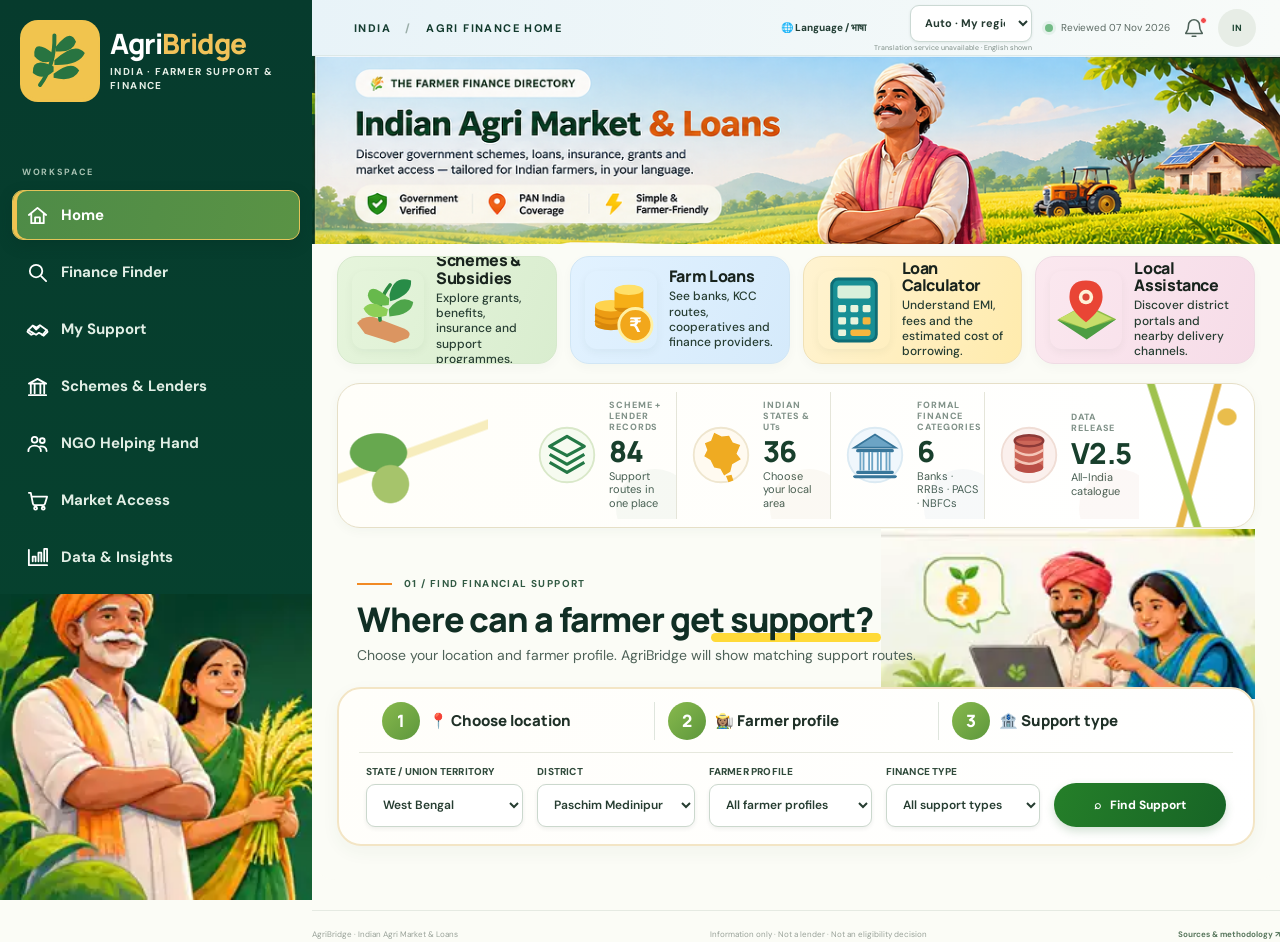
==== commit 9354539c: "Refresh website review date for November release" ====
--- a/index.html
+++ b/index.html
@@ -61,7 +61,7 @@
               <option value="ne">नेपाली · Nepali</option><option value="sd">سنڌي · Sindhi</option>
             </select><small id="language-status" aria-live="polite">Detecting language…</small>
           </div></div>
-          <span class="review-pill"><i></i> Reviewed 31 Oct 2026</span><span class="topbar-bell" aria-hidden="true"><svg viewBox="0 0 24 24"><path d="M18 9a6 6 0 0 0-12 0c0 7-3 7-3 9h18c0-2-3-2-3-9M10 21h4"/></svg><i></i></span><span class="avatar">IN</span>
+          <span class="review-pill"><i></i> Reviewed 07 Nov 2026</span><span class="topbar-bell" aria-hidden="true"><svg viewBox="0 0 24 24"><path d="M18 9a6 6 0 0 0-12 0c0 7-3 7-3 9h18c0-2-3-2-3-9M10 21h4"/></svg><i></i></span><span class="avatar">IN</span>
         </div>
       </header>
 
